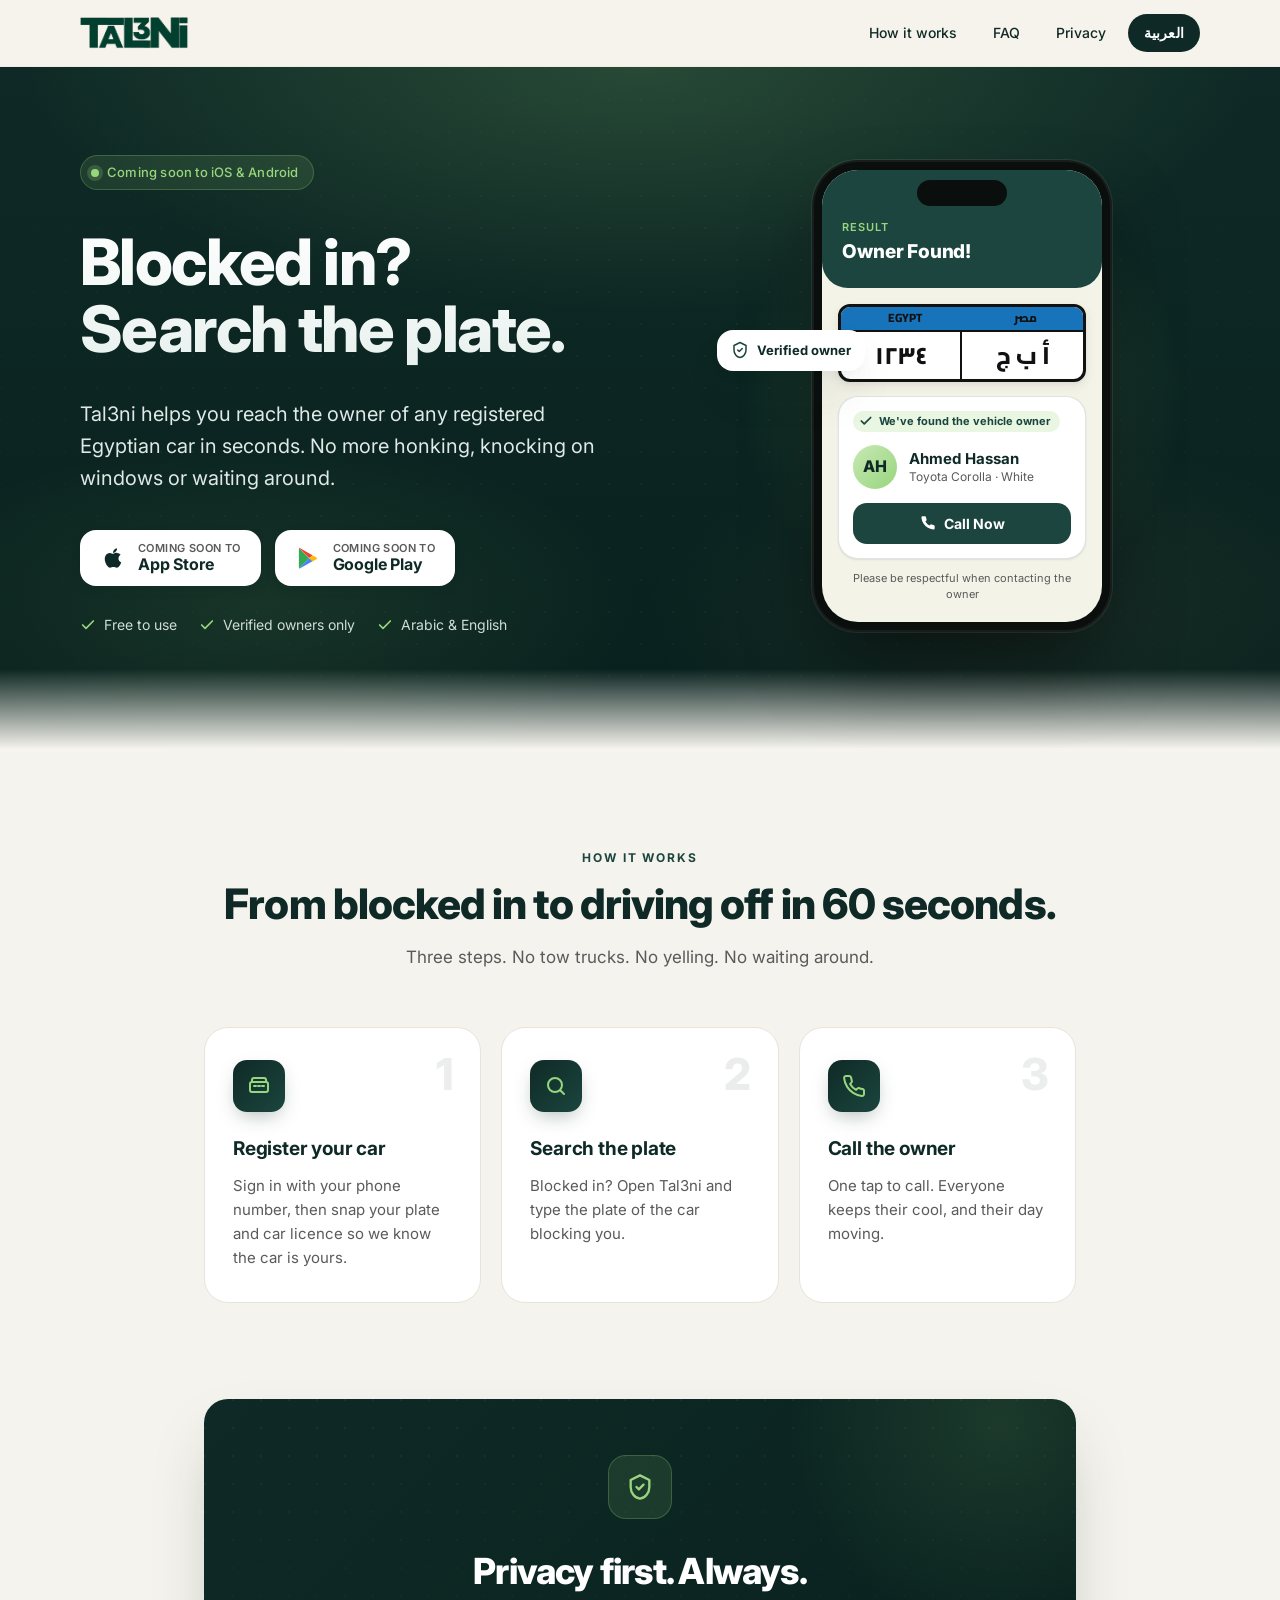
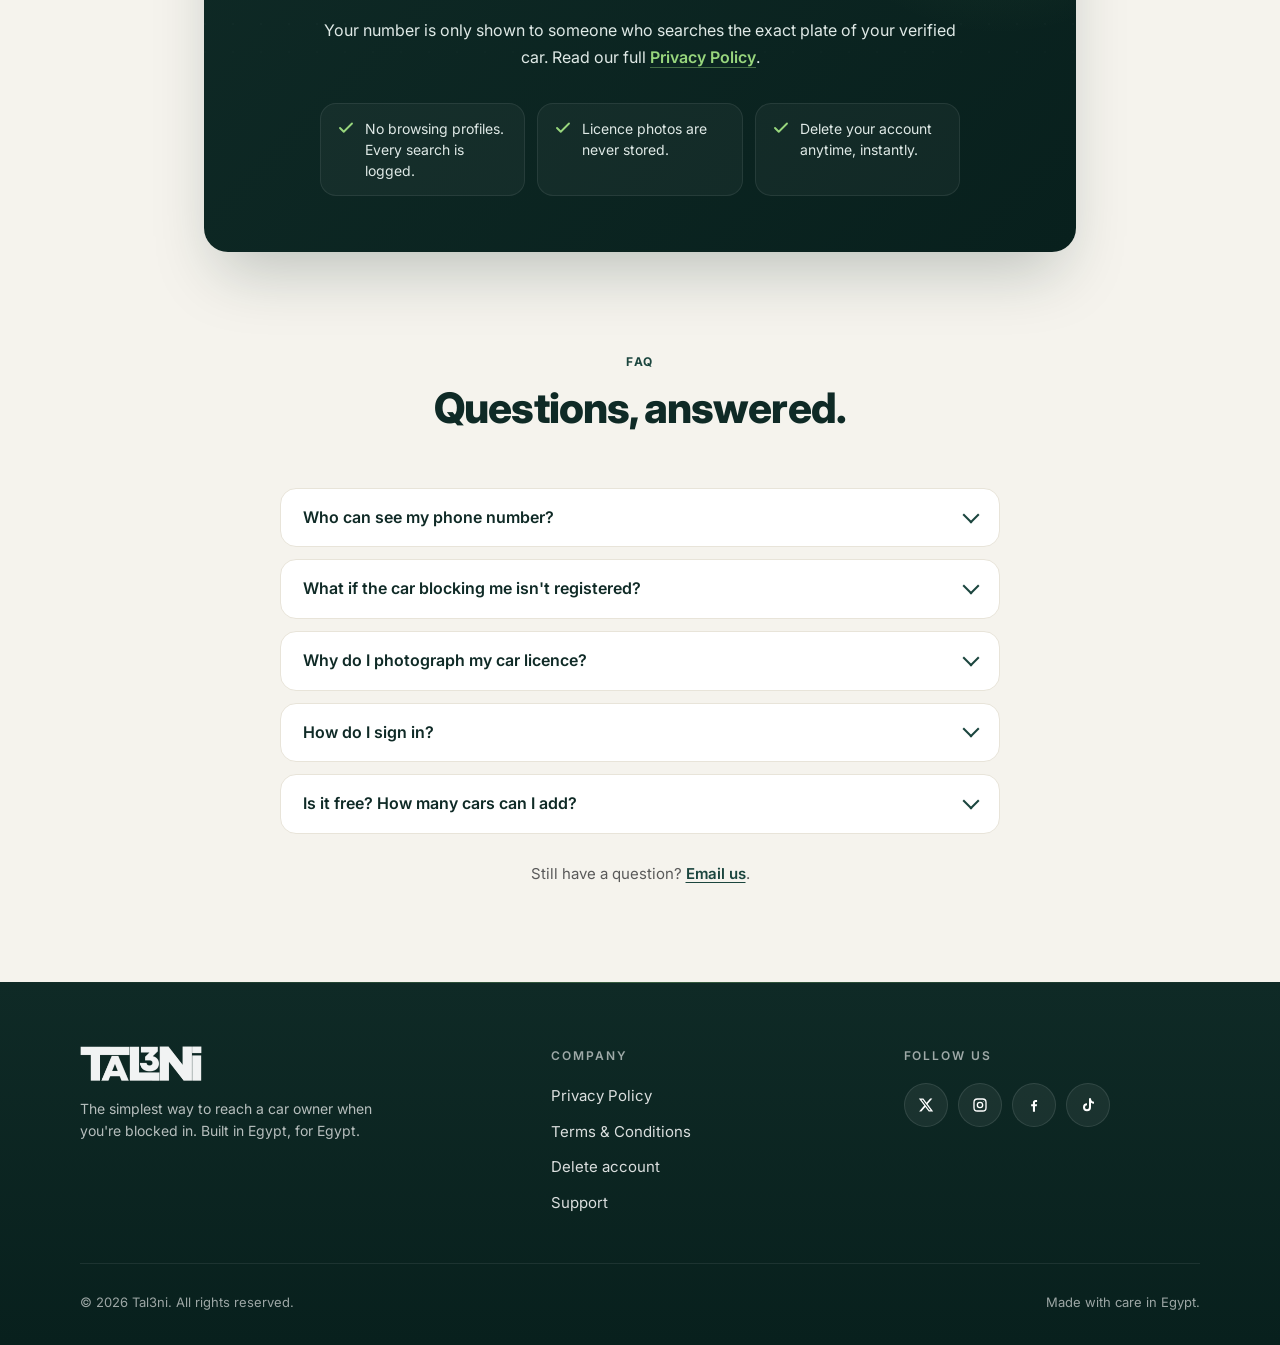
==== index.html @ 975d4268 "Redesign landing page: app mockup, FAQ, link previews, accessibility - Hero: two-column layout with " ====
<!doctype html>
<html lang="en">
  <head>
    <meta charset="UTF-8" />
    <meta name="viewport" content="width=device-width, initial-scale=1.0" />
    <title>Tal3ni — Find car owners. Solve parking.</title>
    <meta
      name="description"
      content="Tal3ni helps you find Egyptian car owners by license plate so you can contact them when blocked in. Free, simple, and respectful."
    />
    <meta name="theme-color" content="#0F2A26" />
    <link rel="canonical" href="https://tal3ni.github.io/" />
    <link rel="alternate" hreflang="en" href="https://tal3ni.github.io/" />
    <link rel="alternate" hreflang="ar" href="https://tal3ni.github.io/index-ar.html" />
    <link rel="alternate" hreflang="x-default" href="https://tal3ni.github.io/" />

    <meta property="og:type" content="website" />
    <meta property="og:site_name" content="Tal3ni" />
    <meta property="og:title" content="Tal3ni — Blocked in? Search the plate." />
    <meta
      property="og:description"
      content="Reach the owner of any registered Egyptian car in seconds. Free, and your number stays private."
    />
    <meta property="og:url" content="https://tal3ni.github.io/" />
    <meta property="og:image" content="https://tal3ni.github.io/assets/og-image.jpg" />
    <meta property="og:image:width" content="1200" />
    <meta property="og:image:height" content="630" />
    <meta property="og:image:alt" content="Tal3ni — Blocked in? Search the plate." />
    <meta property="og:locale" content="en_US" />
    <meta property="og:locale:alternate" content="ar_EG" />
    <meta name="twitter:card" content="summary_large_image" />
    <meta name="twitter:site" content="@tal3nii" />

    <link rel="preconnect" href="https://fonts.googleapis.com" />
    <link rel="preconnect" href="https://fonts.gstatic.com" crossorigin />
    <link
      href="https://fonts.googleapis.com/css2?family=Cairo:wght@700;800&family=Inter:wght@400;500;600;700;800&display=swap"
      rel="stylesheet"
    />
    <link rel="stylesheet" href="style.css" />
    <link rel="icon" type="image/png" href="./assets/favicon.png" />
    <link rel="apple-touch-icon" href="./assets/favicon.png" />
  </head>
  <body>
    <a class="skip-link" href="#main">Skip to content</a>

    <header class="site-header">
      <div class="inner">
        <a href="index.html" class="brand" aria-label="Tal3ni home">
          <img src="./assets/logo.png" alt="Tal3ni" width="109" height="32" />
        </a>
        <nav class="nav" aria-label="Main">
          <a href="#how" class="nav-optional">How it works</a>
          <a href="#faq">FAQ</a>
          <a href="privacy.html" class="nav-optional">Privacy</a>
          <a href="index-ar.html" class="lang-toggle" lang="ar" hreflang="ar">العربية</a>
        </nav>
      </div>
    </header>

    <main id="main">
      <section class="hero">
        <div class="inner">
          <div class="hero-copy">
            <span class="eyebrow">
              <span class="dot" aria-hidden="true"></span>
              Coming soon to iOS &amp; Android
            </span>
            <h1>Blocked in?<br />Search the plate.</h1>
            <p class="tagline">
              Tal3ni helps you reach the owner of any registered Egyptian car
              in seconds. No more honking, knocking on windows or waiting
              around.
            </p>
            <div class="badges">
              <span class="badge">
                <svg class="badge-icon" viewBox="0 0 24 24" fill="currentColor" aria-hidden="true">
                  <path
                    d="M17.05 20.28c-.98.95-2.05.8-3.08.35-1.09-.46-2.09-.48-3.24 0-1.44.62-2.2.44-3.06-.35C2.79 15.25 3.51 7.59 9.05 7.31c1.35.07 2.29.74 3.08.8 1.18-.24 2.31-.93 3.57-.84 1.51.12 2.65.72 3.4 1.8-3.12 1.87-2.38 5.98.48 7.13-.57 1.5-1.31 2.99-2.54 4.09zM12 7.25c-.15-2.23 1.66-4.07 3.74-4.25.29 2.58-2.34 4.5-3.74 4.25z"
                  />
                </svg>
                <span class="badge-text">
                  <span class="small">Coming soon to</span>
                  <span class="big">App Store</span>
                </span>
              </span>
              <span class="badge">
                <svg class="badge-icon" viewBox="0 0 24 24" aria-hidden="true">
                  <path fill="#34A853" d="M3.6 20.7c0 .3.1.6.3.8l9.2-9.2-9.2-9.2c-.2.2-.3.5-.3.8v16.8z" />
                  <path fill="#FBBC04" d="M13.1 12.3l3 3 3.7-2.1c.6-.4.6-1.3 0-1.7l-3.7-2.1-3 2.9z" />
                  <path fill="#EA4335" d="M16.1 9.4L4.4 2.7c-.2-.1-.5-.1-.7 0L13.1 12l3-2.6z" />
                  <path fill="#4285F4" d="M13.1 12.3L3.7 21.7c.2.1.5.1.7 0l11.7-6.7-3-2.7z" />
                </svg>
                <span class="badge-text">
                  <span class="small">Coming soon to</span>
                  <span class="big">Google Play</span>
                </span>
              </span>
            </div>
            <ul class="hero-points">
              <li>
                <svg viewBox="0 0 24 24" fill="none" stroke="currentColor" stroke-width="2.5" stroke-linecap="round" stroke-linejoin="round" aria-hidden="true"><path d="M20 6 9 17l-5-5" /></svg>
                Free to use
              </li>
              <li>
                <svg viewBox="0 0 24 24" fill="none" stroke="currentColor" stroke-width="2.5" stroke-linecap="round" stroke-linejoin="round" aria-hidden="true"><path d="M20 6 9 17l-5-5" /></svg>
                Verified owners only
              </li>
              <li>
                <svg viewBox="0 0 24 24" fill="none" stroke="currentColor" stroke-width="2.5" stroke-linecap="round" stroke-linejoin="round" aria-hidden="true"><path d="M20 6 9 17l-5-5" /></svg>
                Arabic &amp; English
              </li>
            </ul>
          </div>

          <div class="hero-visual">
            <div
              class="phone"
              role="img"
              aria-label="The Tal3ni app after searching plate أ ب ج ١٢٣٤: owner found, with a Call Now button."
            >
              <div class="phone-screen" aria-hidden="true">
                <div class="phone-notch"></div>
                <div class="app-header">
                  <span class="app-kicker">Result</span>
                  <span class="app-title">Owner Found!</span>
                </div>
                <div class="app-body">
                  <div class="plate">
                    <div class="plate-top"><span>EGYPT</span><span>مصر</span></div>
                    <div class="plate-body"><span>١٢٣٤</span><span>أ ب ج</span></div>
                  </div>
                  <div class="result-card">
                    <span class="result-status">
                      <svg viewBox="0 0 24 24" fill="none" stroke="currentColor" stroke-width="3" stroke-linecap="round" stroke-linejoin="round"><path d="M20 6 9 17l-5-5" /></svg>
                      We've found the vehicle owner
                    </span>
                    <div class="owner">
                      <span class="owner-avatar">AH</span>
                      <span>
                        <span class="owner-name">Ahmed Hassan</span>
                        <span class="owner-car">Toyota Corolla · White</span>
                      </span>
                    </div>
                    <span class="call-btn">
                      <svg viewBox="0 0 24 24" fill="currentColor"><path d="M22 16.92v3a2 2 0 0 1-2.18 2 19.79 19.79 0 0 1-8.63-3.07 19.5 19.5 0 0 1-6-6 19.79 19.79 0 0 1-3.07-8.67A2 2 0 0 1 4.11 2h3a2 2 0 0 1 2 1.72c.13.96.36 1.9.7 2.81a2 2 0 0 1-.45 2.11L8.09 9.91a16 16 0 0 0 6 6l1.27-1.27a2 2 0 0 1 2.11-.45c.91.34 1.85.57 2.81.7A2 2 0 0 1 22 16.92z" /></svg>
                      Call Now
                    </span>
                  </div>
                  <p class="app-note">Please be respectful when contacting the owner</p>
                </div>
              </div>
            </div>
            <span class="float-chip" aria-hidden="true">
              <svg viewBox="0 0 24 24" fill="none" stroke="currentColor" stroke-width="2" stroke-linecap="round" stroke-linejoin="round"><path d="M12 2 4 6v6c0 5 3.4 9.4 8 10 4.6-.6 8-5 8-10V6l-8-4z" /><path d="m9 12 2 2 4-4" /></svg>
              Verified owner
            </span>
          </div>
        </div>
      </section>

      <section class="section" id="how" aria-labelledby="how-title">
        <div class="section-head">
          <span class="section-eyebrow">How it works</span>
          <h2 id="how-title">From blocked in to driving off in 60 seconds.</h2>
          <p class="lead">Three steps. No tow trucks. No yelling. No waiting around.</p>
        </div>
        <ol class="steps">
          <li class="step">
            <div class="num" aria-hidden="true">1</div>
            <div class="step-icon">
              <svg viewBox="0 0 24 24" fill="none" stroke="currentColor" stroke-width="2" stroke-linecap="round" stroke-linejoin="round" aria-hidden="true">
                <rect x="3" y="8" width="18" height="10" rx="2" />
                <path d="M7 12h2M11 12h2M15 12h2" />
                <path d="M5 8V6a2 2 0 0 1 2-2h10a2 2 0 0 1 2 2v2" />
              </svg>
            </div>
            <h3>Register your car</h3>
            <p>
              Sign in with your phone number, then snap your plate and car
              licence so we know the car is yours.
            </p>
          </li>
          <li class="step">
            <div class="num" aria-hidden="true">2</div>
            <div class="step-icon">
              <svg viewBox="0 0 24 24" fill="none" stroke="currentColor" stroke-width="2" stroke-linecap="round" stroke-linejoin="round" aria-hidden="true">
                <circle cx="11" cy="11" r="7" />
                <path d="m20 20-3.5-3.5" />
              </svg>
            </div>
            <h3>Search the plate</h3>
            <p>Blocked in? Open Tal3ni and type the plate of the car blocking you.</p>
          </li>
          <li class="step">
            <div class="num" aria-hidden="true">3</div>
            <div class="step-icon">
              <svg viewBox="0 0 24 24" fill="none" stroke="currentColor" stroke-width="2" stroke-linecap="round" stroke-linejoin="round" aria-hidden="true">
                <path d="M22 16.92v3a2 2 0 0 1-2.18 2 19.79 19.79 0 0 1-8.63-3.07 19.5 19.5 0 0 1-6-6 19.79 19.79 0 0 1-3.07-8.67A2 2 0 0 1 4.11 2h3a2 2 0 0 1 2 1.72c.13.96.36 1.9.7 2.81a2 2 0 0 1-.45 2.11L8.09 9.91a16 16 0 0 0 6 6l1.27-1.27a2 2 0 0 1 2.11-.45c.91.34 1.85.57 2.81.7A2 2 0 0 1 22 16.92z" />
              </svg>
            </div>
            <h3>Call the owner</h3>
            <p>One tap to call. Everyone keeps their cool, and their day moving.</p>
          </li>
        </ol>
      </section>

      <section class="privacy-section" aria-labelledby="privacy-title">
        <div class="privacy-card">
          <div class="privacy-card-inner">
            <div class="privacy-icon">
              <svg viewBox="0 0 24 24" fill="none" stroke="currentColor" stroke-width="2" stroke-linecap="round" stroke-linejoin="round" aria-hidden="true">
                <path d="M12 2 4 6v6c0 5 3.4 9.4 8 10 4.6-.6 8-5 8-10V6l-8-4z" />
                <path d="m9 12 2 2 4-4" />
              </svg>
            </div>
            <h2 id="privacy-title">Privacy first. Always.</h2>
            <p>
              Your number is only shown to someone who searches the exact plate
              of your verified car. Read our full
              <a href="privacy.html">Privacy Policy</a>.
            </p>
            <ul class="privacy-points">
              <li>
                <svg viewBox="0 0 24 24" fill="none" stroke="currentColor" stroke-width="2.5" stroke-linecap="round" stroke-linejoin="round" aria-hidden="true"><path d="M20 6 9 17l-5-5" /></svg>
                No browsing profiles. Every search is logged.
              </li>
              <li>
                <svg viewBox="0 0 24 24" fill="none" stroke="currentColor" stroke-width="2.5" stroke-linecap="round" stroke-linejoin="round" aria-hidden="true"><path d="M20 6 9 17l-5-5" /></svg>
                Licence photos are never stored.
              </li>
              <li>
                <svg viewBox="0 0 24 24" fill="none" stroke="currentColor" stroke-width="2.5" stroke-linecap="round" stroke-linejoin="round" aria-hidden="true"><path d="M20 6 9 17l-5-5" /></svg>
                Delete your account anytime, instantly.
              </li>
            </ul>
          </div>
        </div>
      </section>

      <section class="section" id="faq" aria-labelledby="faq-title">
        <div class="section-head">
          <span class="section-eyebrow">FAQ</span>
          <h2 id="faq-title">Questions, answered.</h2>
        </div>
        <div class="faq-list">
          <details class="faq-item">
            <summary>Who can see my phone number?</summary>
            <p>
              Only someone who types the exact plate of a car you registered
              and verified. There's no way to browse users or search by name,
              and every search is logged to discourage misuse.
            </p>
          </details>
          <details class="faq-item">
            <summary>What if the car blocking me isn't registered?</summary>
            <p>
              The app tells you the owner isn't on Tal3ni yet. Register your own
              car so the next person who's stuck can reach you, and tell your
              friends. Every new driver makes Tal3ni more useful.
            </p>
          </details>
          <details class="faq-item">
            <summary>Why do I photograph my car licence?</summary>
            <p>
              To prove the car is really yours, so nobody can register someone
              else's plate. We read the plate from both photos and check they
              match. The photos are then discarded; they're never stored.
            </p>
          </details>
          <details class="faq-item">
            <summary>How do I sign in?</summary>
            <p>
              With your Egyptian phone number. We send you a 6-digit code on
              WhatsApp, with no password to remember.
            </p>
          </details>
          <details class="faq-item">
            <summary>Is it free? How many cars can I add?</summary>
            <p>
              Tal3ni is free to use. You can register up to two cars on one
              account.
            </p>
          </details>
        </div>
        <p class="faq-more">
          Still have a question? <a href="mailto:noreply.tal3ni@gmail.com">Email us</a>.
        </p>
      </section>
    </main>

    <footer class="site-footer">
      <div class="inner">
        <div class="footer-top">
          <div class="footer-brand">
            <img src="./assets/logo.png" alt="Tal3ni" width="123" height="36" loading="lazy" />
            <p>
              The simplest way to reach a car owner when you're blocked in.
              Built in Egypt, for Egypt.
            </p>
          </div>
          <div class="footer-col">
            <h4>Company</h4>
            <ul>
              <li><a href="privacy.html">Privacy Policy</a></li>
              <li><a href="terms.html">Terms &amp; Conditions</a></li>
              <li><a href="delete-account.html">Delete account</a></li>
              <li><a href="mailto:noreply.tal3ni@gmail.com">Support</a></li>
            </ul>
          </div>
          <div class="footer-col">
            <h4>Follow us</h4>
            <div class="socials">
              <a class="social" href="https://x.com/tal3nii?s=21" target="_blank" rel="noopener" aria-label="Tal3ni on X (Twitter)">
                <svg viewBox="0 0 24 24" fill="currentColor" aria-hidden="true">
                  <path d="M18.244 2.25h3.308l-7.227 8.26 8.502 11.24H16.17l-5.214-6.817L4.99 21.75H1.68l7.73-8.835L1.254 2.25H8.08l4.713 6.231zm-1.161 17.52h1.833L7.084 4.126H5.117z" />
                </svg>
              </a>
              <a class="social" href="https://www.instagram.com/tal3nii?igsh=NDlpc3pvZXZ2NGJr&utm_source=qr" target="_blank" rel="noopener" aria-label="Tal3ni on Instagram">
                <svg viewBox="0 0 24 24" fill="none" stroke="currentColor" stroke-width="2" stroke-linecap="round" stroke-linejoin="round" aria-hidden="true">
                  <rect x="3" y="3" width="18" height="18" rx="5" />
                  <circle cx="12" cy="12" r="4" />
                  <circle cx="17.5" cy="6.5" r="0.6" fill="currentColor" stroke="none" />
                </svg>
              </a>
              <a class="social" href="https://www.facebook.com/share/18mNJuV3z7/?mibextid=wwXIfr" target="_blank" rel="noopener" aria-label="Tal3ni on Facebook">
                <svg viewBox="0 0 24 24" fill="currentColor" aria-hidden="true">
                  <path d="M13.5 22v-8h2.7l.4-3.1h-3.1V8.9c0-.9.3-1.5 1.5-1.5h1.6V4.6c-.3 0-1.2-.1-2.3-.1-2.3 0-3.9 1.4-3.9 4v2.4H7.7V14h2.7v8h3.1z" />
                </svg>
              </a>
              <a class="social" href="https://www.tiktok.com/@tal3nii?_r=1&_t=ZS-96DEcMzFxKs" target="_blank" rel="noopener" aria-label="Tal3ni on TikTok">
                <svg viewBox="0 0 24 24" fill="currentColor" aria-hidden="true">
                  <path d="M16.5 2h-3v13.2a3 3 0 1 1-3-3v-3a6 6 0 1 0 6 6V8.7a8 8 0 0 0 4.5 1.4V7.1a5 5 0 0 1-4.5-5z" />
                </svg>
              </a>
            </div>
          </div>
        </div>
        <div class="footer-bottom">
          <div class="copyright">© 2026 Tal3ni. All rights reserved.</div>
          <div class="made-in">Made with care in Egypt.</div>
        </div>
      </div>
    </footer>
  </body>
</html>
---- style.css ----
/* Tal3ni — premium landing styles */

:root {
  --green: #98D67D;
  --green-soft: #C7E8B5;
  --green-dark: #1B453E;
  --green-deep: #0F2A26;
  --green-ink: #08201D;
  --cream: #F5F3ED;
  --cream-soft: #FAF8F2;
  --text: #1A1A1A;
  --muted: #5A5A5A;
  --muted-soft: #8A8A8A;
  --border: #E8E4D9;
  --border-strong: #D8D2C2;
  --gold: #D4A574;
  --plate-blue: #1874BA;
  --max-width: 1120px;
  --content-width: 920px;
  --header-height: 64px;
  --radius-sm: 10px;
  --radius-md: 16px;
  --radius-lg: 24px;
  --radius-pill: 999px;
  --shadow-sm: 0 1px 2px rgba(15, 42, 38, 0.06), 0 1px 3px rgba(15, 42, 38, 0.04);
  --shadow-md: 0 4px 12px rgba(15, 42, 38, 0.08), 0 2px 4px rgba(15, 42, 38, 0.04);
  --shadow-lg: 0 24px 48px -12px rgba(15, 42, 38, 0.18), 0 8px 16px -8px rgba(15, 42, 38, 0.08);
  --shadow-xl: 0 32px 64px -16px rgba(15, 42, 38, 0.25);
  --ease: cubic-bezier(0.22, 1, 0.36, 1);
}

* {
  box-sizing: border-box;
  margin: 0;
  padding: 0;
}

html {
  scroll-behavior: smooth;
  scroll-padding-top: calc(var(--header-height) + 16px);
  -webkit-text-size-adjust: 100%;
  text-size-adjust: 100%;
}

body {
  font-family: "Inter", -apple-system, BlinkMacSystemFont, "Segoe UI", Roboto, sans-serif;
  font-size: 16px;
  line-height: 1.6;
  color: var(--text);
  background: var(--cream);
  -webkit-font-smoothing: antialiased;
  -moz-osx-font-smoothing: grayscale;
  text-rendering: optimizeLegibility;
  overflow-x: hidden;
}

body[dir="rtl"] {
  font-family: "Cairo", "Tajawal", -apple-system, BlinkMacSystemFont, "Segoe UI", Tahoma, sans-serif;
}

a {
  color: var(--green-dark);
  text-decoration: none;
  transition: color 0.2s var(--ease);
}

a:hover {
  color: var(--green-deep);
}

img {
  max-width: 100%;
  display: block;
}

/* ------------------------------------------------------------- a11y */

:focus-visible {
  outline: 3px solid var(--green);
  outline-offset: 3px;
  border-radius: 6px;
}

.site-header :focus-visible,
.legal :focus-visible,
.section :focus-visible {
  outline-color: var(--green-dark);
}

.skip-link {
  position: absolute;
  top: 8px;
  inset-inline-start: 8px;
  z-index: 100;
  padding: 10px 16px;
  background: var(--green-deep);
  color: white;
  font-weight: 600;
  border-radius: var(--radius-pill);
  transform: translateY(-150%);
  transition: transform 0.2s var(--ease);
}

.skip-link:focus {
  transform: translateY(0);
  color: white;
}

/* ------------------------------------------------------------- header */

.site-header {
  position: sticky;
  top: 0;
  z-index: 50;
  background: rgba(245, 243, 237, 0.72);
  -webkit-backdrop-filter: saturate(180%) blur(20px);
  backdrop-filter: saturate(180%) blur(20px);
  border-bottom: 1px solid rgba(232, 228, 217, 0.6);
  padding: 14px 24px;
}

.site-header .inner {
  max-width: var(--max-width);
  margin: 0 auto;
  display: flex;
  align-items: center;
  justify-content: space-between;
  gap: 16px;
}

.site-header .brand {
  display: inline-flex;
  align-items: center;
  text-decoration: none;
}

.site-header .brand img {
  height: 32px;
  width: auto;
  display: block;
}

.site-header .nav {
  display: flex;
  align-items: center;
  gap: 8px;
}

.site-header .nav a {
  color: var(--green-deep);
  font-size: 14px;
  font-weight: 500;
  padding: 8px 14px;
  border-radius: var(--radius-pill);
  transition: background 0.2s var(--ease), color 0.2s var(--ease);
}

.site-header .nav a:hover {
  background: rgba(27, 69, 62, 0.08);
}

.site-header .nav a[aria-current="page"] {
  background: rgba(27, 69, 62, 0.08);
  font-weight: 600;
}

.lang-toggle {
  background: var(--green-deep);
  color: white !important;
  padding: 8px 16px !important;
  font-weight: 600 !important;
  border-radius: var(--radius-pill);
  letter-spacing: 0.2px;
}

.lang-toggle:hover {
  background: var(--green-ink) !important;
}

/* ------------------------------------------------------------- hero */

.hero {
  position: relative;
  padding: 88px 24px 112px;
  background:
    radial-gradient(ellipse 80% 60% at 50% 0%, rgba(152, 214, 125, 0.18) 0%, transparent 60%),
    radial-gradient(ellipse 60% 50% at 20% 80%, rgba(152, 214, 125, 0.10) 0%, transparent 50%),
    radial-gradient(ellipse 60% 50% at 80% 80%, rgba(212, 165, 116, 0.08) 0%, transparent 50%),
    linear-gradient(180deg, var(--green-deep) 0%, var(--green-ink) 100%);
  color: white;
  overflow: hidden;
}

.hero::before {
  content: "";
  position: absolute;
  inset: 0;
  background-image:
    radial-gradient(circle at 1px 1px, rgba(255, 255, 255, 0.04) 1px, transparent 0);
  background-size: 32px 32px;
  pointer-events: none;
  -webkit-mask-image: radial-gradient(ellipse 70% 70% at 50% 50%, black 40%, transparent 90%);
  mask-image: radial-gradient(ellipse 70% 70% at 50% 50%, black 40%, transparent 90%);
}

.hero::after {
  content: "";
  position: absolute;
  bottom: -1px;
  left: 0;
  right: 0;
  height: 80px;
  background: linear-gradient(180deg, transparent 0%, var(--cream) 100%);
  pointer-events: none;
}

.hero .inner {
  position: relative;
  z-index: 1;
  max-width: var(--max-width);
  margin: 0 auto;
  display: grid;
  grid-template-columns: minmax(0, 1.1fr) minmax(0, 0.9fr);
  align-items: center;
  gap: 64px;
}

.hero-copy {
  text-align: start;
}

.hero .eyebrow {
  display: inline-flex;
  align-items: center;
  gap: 8px;
  padding: 6px 14px 6px 10px;
  background: rgba(152, 214, 125, 0.12);
  border: 1px solid rgba(152, 214, 125, 0.25);
  border-radius: var(--radius-pill);
  font-size: 13px;
  font-weight: 500;
  color: var(--green);
  letter-spacing: 0.2px;
  margin-bottom: 28px;
}

.hero .eyebrow .dot {
  width: 8px;
  height: 8px;
  border-radius: 50%;
  background: var(--green);
  box-shadow: 0 0 0 4px rgba(152, 214, 125, 0.2);
  animation: pulse 2.4s ease-in-out infinite;
}

@keyframes pulse {
  0%, 100% { box-shadow: 0 0 0 4px rgba(152, 214, 125, 0.2); }
  50% { box-shadow: 0 0 0 8px rgba(152, 214, 125, 0); }
}

.hero h1 {
  font-size: clamp(40px, 6vw, 64px);
  font-weight: 800;
  letter-spacing: -0.025em;
  line-height: 1.05;
  margin-bottom: 20px;
  padding-top: 10px;
  padding-bottom: 15px;
  background: linear-gradient(180deg, #ffffff 0%, #e6f0ec 100%);
  -webkit-background-clip: text;
  background-clip: text;
  -webkit-text-fill-color: transparent;
}

body[dir="rtl"] .hero h1 {
  letter-spacing: 0;
  line-height: 1.3;
}

.hero .tagline {
  font-size: clamp(17px, 2vw, 20px);
  line-height: 1.6;
  max-width: 540px;
  margin-bottom: 36px;
  color: #dfe9e6;
}

.hero .badges {
  display: flex;
  gap: 14px;
  flex-wrap: wrap;
}

/* Not links yet — the app isn't in the stores, so no hover lift. */
.badge {
  display: inline-flex;
  align-items: center;
  gap: 12px;
  padding: 12px 20px;
  background: white;
  color: var(--green-deep);
  border-radius: var(--radius-md);
  font-weight: 600;
  font-size: 15px;
  text-decoration: none;
  box-shadow: var(--shadow-md);
  text-align: start;
}

a.badge {
  transition: transform 0.25s var(--ease), box-shadow 0.25s var(--ease);
}

a.badge:hover {
  transform: translateY(-3px);
  box-shadow: var(--shadow-lg);
  color: var(--green-deep);
}

.badge .badge-icon {
  width: 26px;
  height: 26px;
  flex-shrink: 0;
}

.badge .badge-text {
  display: flex;
  flex-direction: column;
  line-height: 1.2;
}

.badge .small {
  font-size: 11px;
  font-weight: 600;
  color: var(--muted);
  letter-spacing: 0.4px;
  text-transform: uppercase;
}

.badge .big {
  font-size: 16px;
  font-weight: 700;
  letter-spacing: -0.01em;
}

.hero-points {
  display: flex;
  flex-wrap: wrap;
  gap: 10px 22px;
  margin-top: 28px;
  list-style: none;
  font-size: 14px;
  color: #cfdcd8;
}

.hero-points li {
  display: inline-flex;
  align-items: center;
  gap: 8px;
}

.hero-points svg {
  width: 16px;
  height: 16px;
  color: var(--green);
  flex-shrink: 0;
}

/* ------------------------------------------------------------- phone mockup */

.hero-visual {
  position: relative;
  display: flex;
  justify-content: center;
}

.hero-visual::before {
  content: "";
  position: absolute;
  inset: 10% -10%;
  background: radial-gradient(circle, rgba(152, 214, 125, 0.22) 0%, transparent 65%);
  pointer-events: none;
}

.phone {
  position: relative;
  width: 300px;
  max-width: 100%;
  padding: 10px;
  background: #0a0f0e;
  border-radius: 46px;
  box-shadow:
    0 0 0 1px rgba(255, 255, 255, 0.08),
    0 40px 80px -20px rgba(0, 0, 0, 0.6),
    inset 0 0 0 2px rgba(255, 255, 255, 0.06);
}

.phone-screen {
  position: relative;
  overflow: hidden;
  background: #F4F3E8;
  border-radius: 36px;
  color: var(--text);
  font-size: 13px;
  line-height: 1.4;
  text-align: start;
}

.phone-notch {
  position: absolute;
  top: 10px;
  left: 50%;
  transform: translateX(-50%);
  width: 90px;
  height: 26px;
  background: #0a0f0e;
  border-radius: var(--radius-pill);
  z-index: 2;
}

.app-header {
  background: var(--green-dark);
  color: white;
  padding: 50px 20px 22px;
  border-radius: 0 0 26px 26px;
}

.app-header .app-kicker {
  display: block;
  font-size: 11px;
  font-weight: 600;
  color: var(--green);
  letter-spacing: 0.08em;
  text-transform: uppercase;
  margin-bottom: 4px;
}

body[dir="rtl"] .app-header .app-kicker {
  letter-spacing: 0;
}

.app-header .app-title {
  display: block;
  font-size: 19px;
  font-weight: 800;
  letter-spacing: -0.01em;
}

.app-body {
  padding: 16px 16px 20px;
}

.plate {
  direction: ltr;
  border: 3px solid #111;
  border-radius: 12px;
  overflow: hidden;
  background: white;
  box-shadow: var(--shadow-md);
  font-family: "Cairo", "Inter", sans-serif;
}

.plate-top {
  display: flex;
  justify-content: space-around;
  align-items: center;
  background: var(--plate-blue);
  border-bottom: 2px solid #111;
  padding: 3px 0;
  font-weight: 800;
  font-size: 12px;
  color: #111;
}

.plate-body {
  display: grid;
  grid-template-columns: 1fr 1fr;
}

.plate-body span {
  padding: 8px 0;
  text-align: center;
  font-size: 24px;
  font-weight: 800;
  color: #111;
  line-height: 1.3;
}

.plate-body span:first-child {
  border-right: 2px solid #111;
}

.result-card {
  margin-top: 14px;
  background: white;
  border: 1px solid rgba(27, 69, 62, 0.14);
  border-radius: 20px;
  padding: 14px;
  box-shadow: var(--shadow-sm);
}

.result-status {
  display: inline-flex;
  align-items: center;
  gap: 6px;
  padding: 3px 10px 3px 6px;
  background: rgba(152, 214, 125, 0.22);
  color: var(--green-dark);
  border-radius: var(--radius-pill);
  font-size: 11px;
  font-weight: 700;
}

body[dir="rtl"] .result-status {
  padding: 3px 6px 3px 10px;
}

.result-status svg {
  width: 14px;
  height: 14px;
}

.owner {
  display: flex;
  align-items: center;
  gap: 12px;
  margin: 12px 0 14px;
}

.owner-avatar {
  display: inline-flex;
  align-items: center;
  justify-content: center;
  width: 44px;
  height: 44px;
  flex-shrink: 0;
  border-radius: 50%;
  background: linear-gradient(135deg, var(--green-soft), var(--green));
  color: var(--green-deep);
  font-weight: 800;
  font-size: 16px;
}

.owner-name {
  display: block;
  font-weight: 700;
  font-size: 15px;
  color: var(--green-deep);
}

.owner-car {
  display: block;
  font-size: 12px;
  color: var(--muted);
}

.call-btn {
  display: flex;
  align-items: center;
  justify-content: center;
  gap: 8px;
  padding: 11px;
  background: var(--green-dark);
  color: white;
  border-radius: 14px;
  font-weight: 700;
  font-size: 14px;
}

.call-btn svg {
  width: 16px;
  height: 16px;
}

.app-note {
  margin-top: 12px;
  font-size: 11px;
  color: var(--muted);
  text-align: center;
}

.float-chip {
  position: absolute;
  top: 36%;
  inset-inline-start: -8px;
  display: inline-flex;
  align-items: center;
  gap: 8px;
  padding: 10px 14px;
  background: white;
  color: var(--green-deep);
  border-radius: var(--radius-md);
  box-shadow: var(--shadow-lg);
  font-size: 13px;
  font-weight: 700;
  animation: float 5s ease-in-out infinite;
}

.float-chip svg {
  width: 18px;
  height: 18px;
  color: var(--green-dark);
}

@keyframes float {
  0%, 100% { transform: translateY(0); }
  50% { transform: translateY(-8px); }
}

/* ------------------------------------------------------------- sections */

.section {
  max-width: var(--content-width);
  margin: 0 auto;
  padding: 96px 24px;
}

.section-head {
  text-align: center;
  margin-bottom: 56px;
}

.section-eyebrow {
  display: inline-block;
  font-size: 12px;
  font-weight: 700;
  letter-spacing: 0.16em;
  text-transform: uppercase;
  color: var(--green-dark);
  margin-bottom: 12px;
}

body[dir="rtl"] .section-eyebrow {
  font-size: 14px;
  letter-spacing: 0;
}

.section h2 {
  font-size: clamp(28px, 4vw, 42px);
  font-weight: 800;
  letter-spacing: -0.022em;
  line-height: 1.15;
  color: var(--green-deep);
  text-wrap: balance;
}

body[dir="rtl"] .section h2 {
  letter-spacing: 0;
  line-height: 1.4;
}

.section .lead {
  margin-top: 16px;
  font-size: 17px;
  color: var(--muted);
  max-width: 560px;
  margin-left: auto;
  margin-right: auto;
}

/* ------------------------------------------------------------- steps */

.steps {
  display: grid;
  grid-template-columns: repeat(auto-fit, minmax(240px, 1fr));
  gap: 20px;
  list-style: none;
}

.step {
  position: relative;
  background: white;
  padding: 32px 28px;
  border-radius: var(--radius-lg);
  border: 1px solid var(--border);
  transition: box-shadow 0.3s var(--ease), border-color 0.3s var(--ease);
  overflow: hidden;
}

.step::before {
  content: "";
  position: absolute;
  inset: 0;
  background: linear-gradient(135deg, rgba(152, 214, 125, 0.06) 0%, transparent 50%);
  opacity: 0;
  transition: opacity 0.3s var(--ease);
  pointer-events: none;
}

.step:hover {
  box-shadow: var(--shadow-md);
  border-color: var(--border-strong);
}

.step:hover::before {
  opacity: 1;
}

.step .step-icon {
  position: relative;
  display: inline-flex;
  align-items: center;
  justify-content: center;
  width: 52px;
  height: 52px;
  background: linear-gradient(135deg, var(--green-deep) 0%, var(--green-dark) 100%);
  color: var(--green);
  border-radius: 14px;
  margin-bottom: 22px;
  box-shadow: 0 8px 20px -6px rgba(15, 42, 38, 0.35);
}

.step .step-icon svg {
  width: 24px;
  height: 24px;
}

.step .num {
  position: absolute;
  top: 24px;
  inset-inline-end: 28px;
  font-size: 44px;
  font-weight: 800;
  color: var(--green-deep);
  opacity: 0.08;
  line-height: 1;
  letter-spacing: -0.04em;
}

.step h3 {
  position: relative;
  font-size: 19px;
  font-weight: 700;
  color: var(--green-deep);
  margin-bottom: 10px;
  letter-spacing: -0.01em;
}

.step p {
  position: relative;
  font-size: 15px;
  color: var(--muted);
  line-height: 1.6;
}

/* ------------------------------------------------------------- privacy */

.privacy-section {
  max-width: var(--content-width);
  margin: 0 auto;
  padding: 0 24px;
}

.privacy-card {
  position: relative;
  background: linear-gradient(135deg, var(--green-deep) 0%, var(--green-ink) 100%);
  border-radius: var(--radius-lg);
  padding: 56px 48px;
  color: white;
  overflow: hidden;
  box-shadow: var(--shadow-xl);
}

.privacy-card::before {
  content: "";
  position: absolute;
  top: -50%;
  inset-inline-end: -20%;
  width: 500px;
  height: 500px;
  background: radial-gradient(circle, rgba(152, 214, 125, 0.12) 0%, transparent 60%);
  pointer-events: none;
}

.privacy-card::after {
  content: "";
  position: absolute;
  inset: 0;
  background-image:
    radial-gradient(circle at 1px 1px, rgba(255, 255, 255, 0.05) 1px, transparent 0);
  background-size: 28px 28px;
  -webkit-mask-image: linear-gradient(180deg, black 0%, transparent 70%);
  mask-image: linear-gradient(180deg, black 0%, transparent 70%);
  pointer-events: none;
}

.privacy-card-inner {
  position: relative;
  z-index: 1;
  max-width: 640px;
  margin: 0 auto;
  text-align: center;
}

.privacy-icon {
  display: inline-flex;
  align-items: center;
  justify-content: center;
  width: 64px;
  height: 64px;
  background: rgba(152, 214, 125, 0.12);
  border: 1px solid rgba(152, 214, 125, 0.25);
  border-radius: 18px;
  margin-bottom: 24px;
  color: var(--green);
}

.privacy-icon svg {
  width: 28px;
  height: 28px;
}

.privacy-card h2 {
  font-size: clamp(26px, 3.5vw, 36px);
  font-weight: 800;
  letter-spacing: -0.022em;
  margin-bottom: 16px;
  color: white;
}

.privacy-card p {
  font-size: 16px;
  line-height: 1.7;
  color: #dfe9e6;
}

.privacy-points {
  display: grid;
  grid-template-columns: repeat(3, 1fr);
  gap: 12px;
  margin-top: 32px;
  list-style: none;
  text-align: start;
}

.privacy-points li {
  display: flex;
  align-items: flex-start;
  gap: 10px;
  padding: 14px 16px;
  background: rgba(255, 255, 255, 0.04);
  border: 1px solid rgba(255, 255, 255, 0.08);
  border-radius: var(--radius-md);
  font-size: 14px;
  line-height: 1.5;
  color: #dfe9e6;
}

.privacy-points svg {
  width: 18px;
  height: 18px;
  margin-top: 1px;
  color: var(--green);
  flex-shrink: 0;
}

.privacy-card p a {
  color: var(--green);
  font-weight: 600;
  border-bottom: 1px solid rgba(152, 214, 125, 0.4);
  transition: border-color 0.2s var(--ease);
}

.privacy-card p a:hover {
  color: var(--green-soft);
  border-bottom-color: var(--green-soft);
}

/* ------------------------------------------------------------- faq */

.faq-list {
  max-width: 720px;
  margin: 0 auto;
  display: flex;
  flex-direction: column;
  gap: 12px;
}

.faq-item {
  background: white;
  border: 1px solid var(--border);
  border-radius: var(--radius-md);
  transition: border-color 0.2s var(--ease), box-shadow 0.2s var(--ease);
}

.faq-item[open] {
  border-color: var(--border-strong);
  box-shadow: var(--shadow-sm);
}

.faq-item summary {
  display: flex;
  align-items: center;
  justify-content: space-between;
  gap: 16px;
  min-height: 56px;
  padding: 16px 22px;
  font-size: 16px;
  font-weight: 600;
  color: var(--green-deep);
  cursor: pointer;
  list-style: none;
  border-radius: var(--radius-md);
}

.faq-item summary::-webkit-details-marker {
  display: none;
}

.faq-item summary::after {
  content: "";
  flex-shrink: 0;
  width: 10px;
  height: 10px;
  border-right: 2px solid var(--green-dark);
  border-bottom: 2px solid var(--green-dark);
  transform: translateY(-3px) rotate(45deg);
  transition: transform 0.25s var(--ease);
}

.faq-item[open] summary::after {
  transform: translateY(2px) rotate(-135deg);
}

.faq-item p {
  padding: 0 22px 20px;
  color: var(--muted);
  font-size: 15px;
  line-height: 1.7;
}

.faq-more {
  margin-top: 28px;
  text-align: center;
  color: var(--muted);
  font-size: 15px;
}

.faq-more a {
  font-weight: 600;
  text-decoration: underline;
  text-underline-offset: 3px;
}

/* ------------------------------------------------------------- legal pages */

.legal {
  max-width: 760px;
  margin: 40px auto 96px;
  padding: 56px 48px 64px;
  background: white;
  border-radius: var(--radius-lg);
  border: 1px solid var(--border);
  box-shadow: var(--shadow-sm);
}

.legal-wrap {
  max-width: var(--content-width);
  margin: 48px auto;
  padding: 0 24px;
}

.legal h1 {
  font-size: clamp(30px, 4.5vw, 44px);
  font-weight: 800;
  letter-spacing: -0.022em;
  line-height: 1.15;
  color: var(--green-deep);
  margin-bottom: 10px;
}

.legal .effective {
  color: var(--muted);
  font-size: 14px;
  margin-bottom: 36px;
  padding-bottom: 20px;
  border-bottom: 1px solid var(--border);
}

.legal h2 {
  font-size: 22px;
  font-weight: 700;
  color: var(--green-deep);
  margin-top: 36px;
  margin-bottom: 12px;
  letter-spacing: -0.01em;
}

.legal h3 {
  font-size: 17px;
  font-weight: 700;
  color: var(--text);
  margin-top: 20px;
  margin-bottom: 8px;
}

.legal p {
  margin-bottom: 14px;
  color: var(--text);
}

.legal ul {
  margin: 8px 0 16px;
  padding-inline-start: 24px;
}

.legal li {
  margin-bottom: 6px;
  color: var(--text);
}

.legal a {
  color: var(--green-dark);
  text-decoration: underline;
  text-underline-offset: 3px;
  overflow-wrap: anywhere;
}

.legal .last-updated {
  margin-top: 48px;
  padding-top: 20px;
  border-top: 1px solid var(--border);
  color: var(--muted);
  font-size: 13px;
}

/* ------------------------------------------------------------- footer */

.site-footer {
  background: linear-gradient(180deg, var(--green-deep) 0%, var(--green-ink) 100%);
  color: white;
  padding: 64px 24px 32px;
  position: relative;
  overflow: hidden;
}

.site-footer::before {
  content: "";
  position: absolute;
  top: 0;
  left: 0;
  right: 0;
  height: 1px;
  background: linear-gradient(90deg, transparent, rgba(152, 214, 125, 0.3), transparent);
}

.site-footer .inner {
  max-width: var(--max-width);
  margin: 0 auto;
  position: relative;
}

.footer-top {
  display: grid;
  grid-template-columns: 1.4fr 1fr 1fr;
  gap: 56px;
  margin-bottom: 48px;
}

.footer-brand img {
  height: 36px;
  width: auto;
  margin-bottom: 16px;
  filter: brightness(0) invert(1);
  opacity: 0.95;
}

.footer-brand p {
  font-size: 14px;
  line-height: 1.6;
  color: rgba(255, 255, 255, 0.7);
  max-width: 320px;
}

.footer-col h4 {
  font-size: 12px;
  font-weight: 600;
  letter-spacing: 0.16em;
  text-transform: uppercase;
  color: rgba(255, 255, 255, 0.6);
  margin-bottom: 18px;
}

body[dir="rtl"] .footer-col h4 {
  font-size: 13px;
  letter-spacing: 0;
}

.footer-col ul {
  list-style: none;
  display: flex;
  flex-direction: column;
  gap: 10px;
}

.footer-col a {
  color: rgba(255, 255, 255, 0.85);
  font-size: 15px;
  transition: color 0.2s var(--ease);
}

.footer-col a:hover {
  color: var(--green-soft);
}

.socials {
  display: flex;
  gap: 10px;
  margin-top: 4px;
}

.social {
  display: inline-flex;
  align-items: center;
  justify-content: center;
  width: 44px;
  height: 44px;
  border-radius: var(--radius-pill);
  background: rgba(255, 255, 255, 0.06);
  border: 1px solid rgba(255, 255, 255, 0.1);
  color: white !important;
  transition: background 0.2s var(--ease), transform 0.2s var(--ease), border-color 0.2s var(--ease);
}

.social:hover {
  background: var(--green);
  border-color: var(--green);
  color: var(--green-ink) !important;
  transform: translateY(-2px);
}

.social svg {
  width: 16px;
  height: 16px;
}

.footer-bottom {
  display: flex;
  align-items: center;
  justify-content: space-between;
  gap: 16px;
  flex-wrap: wrap;
  padding-top: 28px;
  border-top: 1px solid rgba(255, 255, 255, 0.08);
}

.footer-bottom .copyright,
.footer-bottom .made-in {
  font-size: 13px;
  color: rgba(255, 255, 255, 0.6);
}

.footer-bottom .made-in {
  display: inline-flex;
  align-items: center;
  gap: 6px;
}

/* ------------------------------------------------------------- responsive */

@media (max-width: 960px) {
  .hero .inner {
    grid-template-columns: 1fr;
    gap: 56px;
  }

  .hero-copy {
    text-align: center;
  }

  .hero .tagline {
    margin-left: auto;
    margin-right: auto;
  }

  .hero .badges,
  .hero-points {
    justify-content: center;
  }

  .privacy-points {
    grid-template-columns: 1fr;
  }
}

@media (max-width: 820px) {
  .footer-top {
    grid-template-columns: 1fr 1fr;
    gap: 40px;
  }

  .footer-brand {
    grid-column: 1 / -1;
  }
}

@media (max-width: 600px) {
  :root {
    --header-height: 56px;
  }

  .site-header {
    padding: 12px 16px;
  }

  .site-header .brand img {
    height: 28px;
  }

  .site-header .nav {
    gap: 2px;
  }

  .site-header .nav a {
    font-size: 13px;
    padding: 8px 10px;
  }

  .site-header .nav .nav-optional {
    display: none;
  }

  .hero {
    padding: 56px 20px 88px;
  }

  .hero .eyebrow {
    margin-bottom: 20px;
  }

  .phone {
    width: 280px;
  }

  .float-chip {
    display: none;
  }

  .section {
    padding: 72px 20px;
  }

  .section-head {
    margin-bottom: 40px;
  }

  .privacy-section {
    padding: 0 16px;
  }

  .privacy-card {
    padding: 40px 22px;
  }

  .faq-item summary {
    padding: 14px 18px;
    font-size: 15px;
  }

  .faq-item p {
    padding: 0 18px 18px;
  }

  .legal {
    margin: 16px 12px 64px;
    padding: 36px 20px 44px;
  }

  .footer-top {
    grid-template-columns: 1fr;
    gap: 32px;
    margin-bottom: 36px;
  }

  .footer-bottom {
    justify-content: center;
    text-align: center;
  }

  .step {
    padding: 28px 24px;
  }
}

@media (prefers-reduced-motion: reduce) {
  html {
    scroll-behavior: auto;
  }

  *,
  *::before,
  *::after {
    animation-duration: 0.01ms !important;
    animation-iteration-count: 1 !important;
    transition-duration: 0.01ms !important;
  }
}

/* RTL adjustments */

body[dir="rtl"] .hero .eyebrow {
  padding: 6px 10px 6px 14px;
}
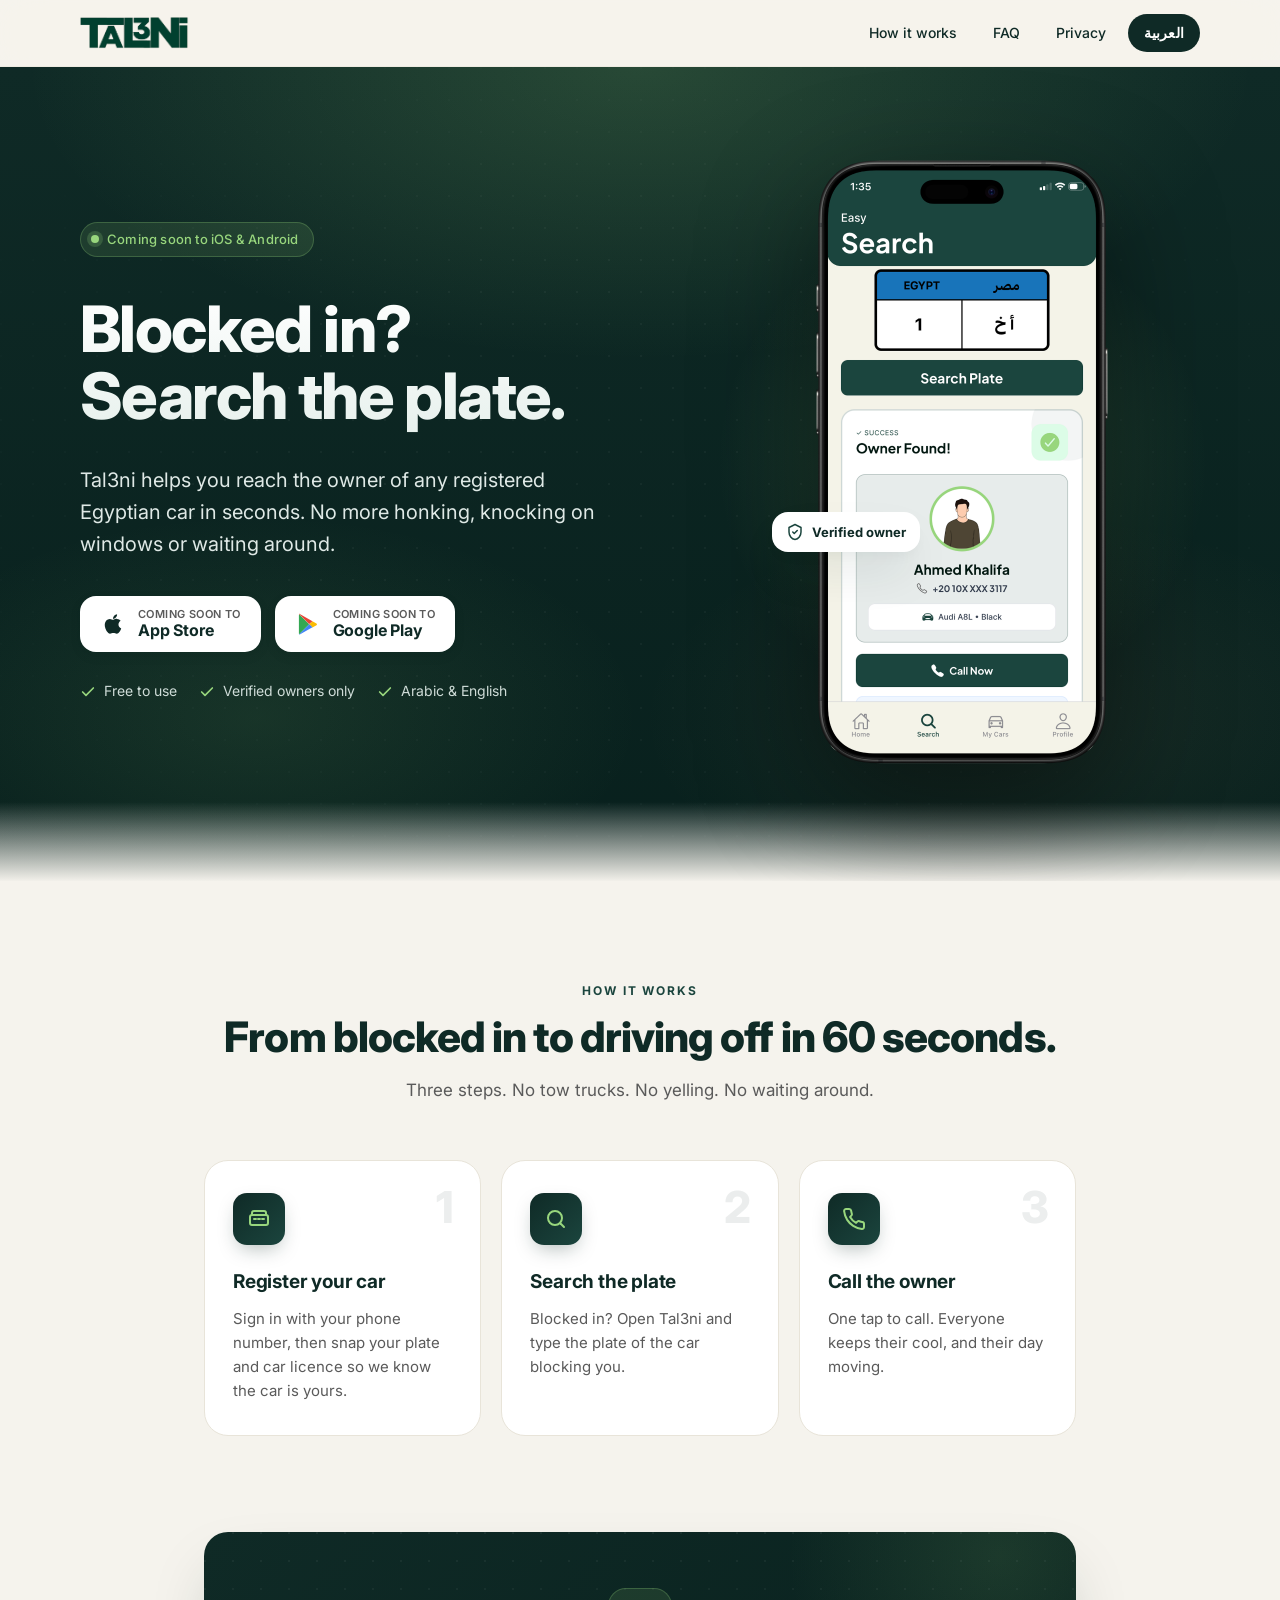
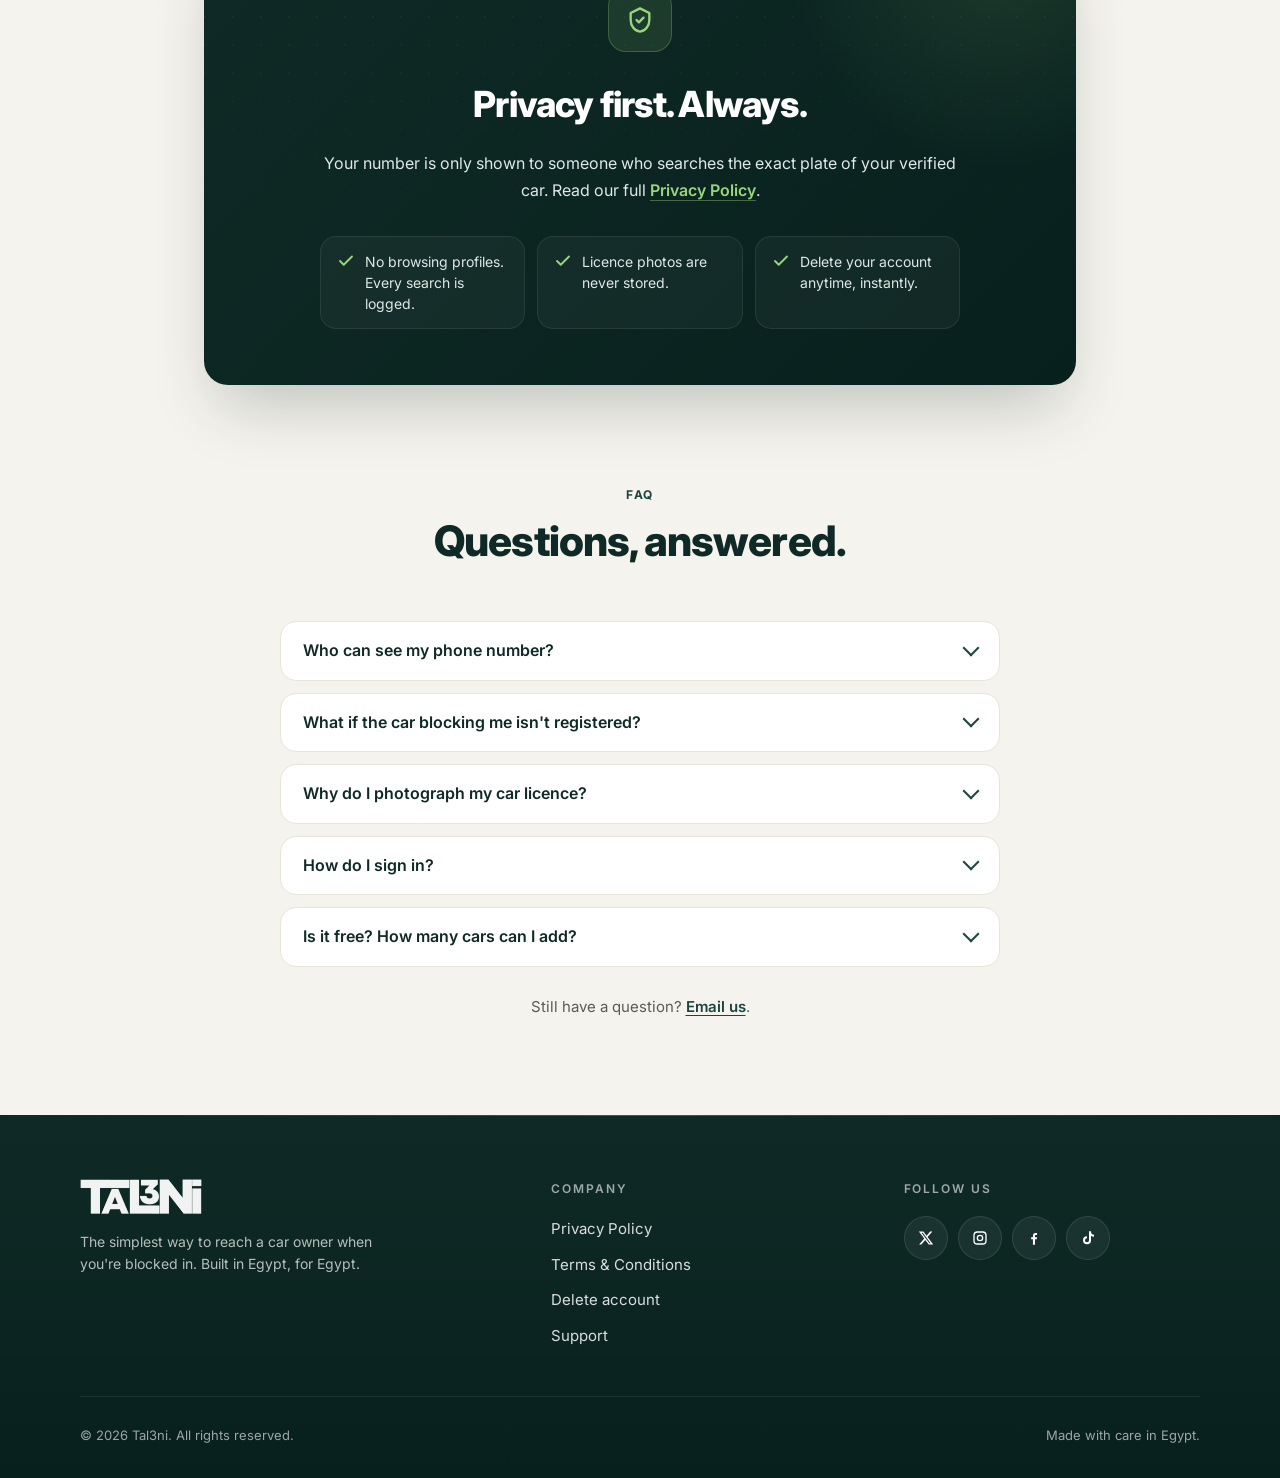
==== commit 2b2827a3: "Use a real app screenshot in the hero instead of the HTML mockup Co-Authored-By: Claude Opus 5 <nore" ====
--- a/index.html
+++ b/index.html
@@ -114,43 +114,7 @@
           </div>
 
           <div class="hero-visual">
-            <div
-              class="phone"
-              role="img"
-              aria-label="The Tal3ni app after searching plate أ ب ج ١٢٣٤: owner found, with a Call Now button."
-            >
-              <div class="phone-screen" aria-hidden="true">
-                <div class="phone-notch"></div>
-                <div class="app-header">
-                  <span class="app-kicker">Result</span>
-                  <span class="app-title">Owner Found!</span>
-                </div>
-                <div class="app-body">
-                  <div class="plate">
-                    <div class="plate-top"><span>EGYPT</span><span>مصر</span></div>
-                    <div class="plate-body"><span>١٢٣٤</span><span>أ ب ج</span></div>
-                  </div>
-                  <div class="result-card">
-                    <span class="result-status">
-                      <svg viewBox="0 0 24 24" fill="none" stroke="currentColor" stroke-width="3" stroke-linecap="round" stroke-linejoin="round"><path d="M20 6 9 17l-5-5" /></svg>
-                      We've found the vehicle owner
-                    </span>
-                    <div class="owner">
-                      <span class="owner-avatar">AH</span>
-                      <span>
-                        <span class="owner-name">Ahmed Hassan</span>
-                        <span class="owner-car">Toyota Corolla · White</span>
-                      </span>
-                    </div>
-                    <span class="call-btn">
-                      <svg viewBox="0 0 24 24" fill="currentColor"><path d="M22 16.92v3a2 2 0 0 1-2.18 2 19.79 19.79 0 0 1-8.63-3.07 19.5 19.5 0 0 1-6-6 19.79 19.79 0 0 1-3.07-8.67A2 2 0 0 1 4.11 2h3a2 2 0 0 1 2 1.72c.13.96.36 1.9.7 2.81a2 2 0 0 1-.45 2.11L8.09 9.91a16 16 0 0 0 6 6l1.27-1.27a2 2 0 0 1 2.11-.45c.91.34 1.85.57 2.81.7A2 2 0 0 1 22 16.92z" /></svg>
-                      Call Now
-                    </span>
-                  </div>
-                  <p class="app-note">Please be respectful when contacting the owner</p>
-                </div>
-              </div>
-            </div>
+            <img class="app-shot" src="./assets/app-owner-found.png" width="300" height="614" alt="The Tal3ni app showing a search result: owner found, with their name, masked phone number, car and a Call Now button." fetchpriority="high" />
             <span class="float-chip" aria-hidden="true">
               <svg viewBox="0 0 24 24" fill="none" stroke="currentColor" stroke-width="2" stroke-linecap="round" stroke-linejoin="round"><path d="M12 2 4 6v6c0 5 3.4 9.4 8 10 4.6-.6 8-5 8-10V6l-8-4z" /><path d="m9 12 2 2 4-4" /></svg>
               Verified owner
--- a/style.css
+++ b/style.css
@@ -14,7 +14,6 @@
   --border: #E8E4D9;
   --border-strong: #D8D2C2;
   --gold: #D4A574;
-  --plate-blue: #1874BA;
   --max-width: 1120px;
   --content-width: 920px;
   --header-height: 64px;
@@ -366,7 +365,7 @@
   flex-shrink: 0;
 }
 
-/* ------------------------------------------------------------- phone mockup */
+/* ------------------------------------------------------------- app screenshot */
 
 .hero-visual {
   position: relative;
@@ -382,207 +381,18 @@
   pointer-events: none;
 }
 
-.phone {
+.app-shot {
   position: relative;
   width: 300px;
   max-width: 100%;
-  padding: 10px;
-  background: #0a0f0e;
-  border-radius: 46px;
-  box-shadow:
-    0 0 0 1px rgba(255, 255, 255, 0.08),
-    0 40px 80px -20px rgba(0, 0, 0, 0.6),
-    inset 0 0 0 2px rgba(255, 255, 255, 0.06);
-}
-
-.phone-screen {
-  position: relative;
-  overflow: hidden;
-  background: #F4F3E8;
-  border-radius: 36px;
-  color: var(--text);
-  font-size: 13px;
-  line-height: 1.4;
-  text-align: start;
-}
-
-.phone-notch {
-  position: absolute;
-  top: 10px;
-  left: 50%;
-  transform: translateX(-50%);
-  width: 90px;
-  height: 26px;
-  background: #0a0f0e;
-  border-radius: var(--radius-pill);
-  z-index: 2;
-}
-
-.app-header {
-  background: var(--green-dark);
-  color: white;
-  padding: 50px 20px 22px;
-  border-radius: 0 0 26px 26px;
-}
-
-.app-header .app-kicker {
-  display: block;
-  font-size: 11px;
-  font-weight: 600;
-  color: var(--green);
-  letter-spacing: 0.08em;
-  text-transform: uppercase;
-  margin-bottom: 4px;
-}
-
-body[dir="rtl"] .app-header .app-kicker {
-  letter-spacing: 0;
-}
-
-.app-header .app-title {
-  display: block;
-  font-size: 19px;
-  font-weight: 800;
-  letter-spacing: -0.01em;
-}
-
-.app-body {
-  padding: 16px 16px 20px;
-}
-
-.plate {
-  direction: ltr;
-  border: 3px solid #111;
-  border-radius: 12px;
-  overflow: hidden;
-  background: white;
-  box-shadow: var(--shadow-md);
-  font-family: "Cairo", "Inter", sans-serif;
-}
-
-.plate-top {
-  display: flex;
-  justify-content: space-around;
-  align-items: center;
-  background: var(--plate-blue);
-  border-bottom: 2px solid #111;
-  padding: 3px 0;
-  font-weight: 800;
-  font-size: 12px;
-  color: #111;
-}
-
-.plate-body {
-  display: grid;
-  grid-template-columns: 1fr 1fr;
-}
-
-.plate-body span {
-  padding: 8px 0;
-  text-align: center;
-  font-size: 24px;
-  font-weight: 800;
-  color: #111;
-  line-height: 1.3;
-}
-
-.plate-body span:first-child {
-  border-right: 2px solid #111;
-}
-
-.result-card {
-  margin-top: 14px;
-  background: white;
-  border: 1px solid rgba(27, 69, 62, 0.14);
-  border-radius: 20px;
-  padding: 14px;
-  box-shadow: var(--shadow-sm);
-}
-
-.result-status {
-  display: inline-flex;
-  align-items: center;
-  gap: 6px;
-  padding: 3px 10px 3px 6px;
-  background: rgba(152, 214, 125, 0.22);
-  color: var(--green-dark);
-  border-radius: var(--radius-pill);
-  font-size: 11px;
-  font-weight: 700;
-}
-
-body[dir="rtl"] .result-status {
-  padding: 3px 6px 3px 10px;
-}
-
-.result-status svg {
-  width: 14px;
-  height: 14px;
-}
-
-.owner {
-  display: flex;
-  align-items: center;
-  gap: 12px;
-  margin: 12px 0 14px;
-}
-
-.owner-avatar {
-  display: inline-flex;
-  align-items: center;
-  justify-content: center;
-  width: 44px;
-  height: 44px;
-  flex-shrink: 0;
-  border-radius: 50%;
-  background: linear-gradient(135deg, var(--green-soft), var(--green));
-  color: var(--green-deep);
-  font-weight: 800;
-  font-size: 16px;
-}
-
-.owner-name {
-  display: block;
-  font-weight: 700;
-  font-size: 15px;
-  color: var(--green-deep);
-}
-
-.owner-car {
-  display: block;
-  font-size: 12px;
-  color: var(--muted);
-}
-
-.call-btn {
-  display: flex;
-  align-items: center;
-  justify-content: center;
-  gap: 8px;
-  padding: 11px;
-  background: var(--green-dark);
-  color: white;
-  border-radius: 14px;
-  font-weight: 700;
-  font-size: 14px;
-}
-
-.call-btn svg {
-  width: 16px;
-  height: 16px;
-}
-
-.app-note {
-  margin-top: 12px;
-  font-size: 11px;
-  color: var(--muted);
-  text-align: center;
+  height: auto;
+  filter: drop-shadow(0 40px 60px rgba(0, 0, 0, 0.45));
 }
 
 .float-chip {
   position: absolute;
-  top: 36%;
-  inset-inline-start: -8px;
+  top: 58%;
+  inset-inline-start: calc(50% - 190px);
   display: inline-flex;
   align-items: center;
   gap: 8px;
@@ -1228,8 +1038,8 @@
     margin-bottom: 20px;
   }
 
-  .phone {
-    width: 280px;
+  .app-shot {
+    width: 260px;
   }
 
   .float-chip {
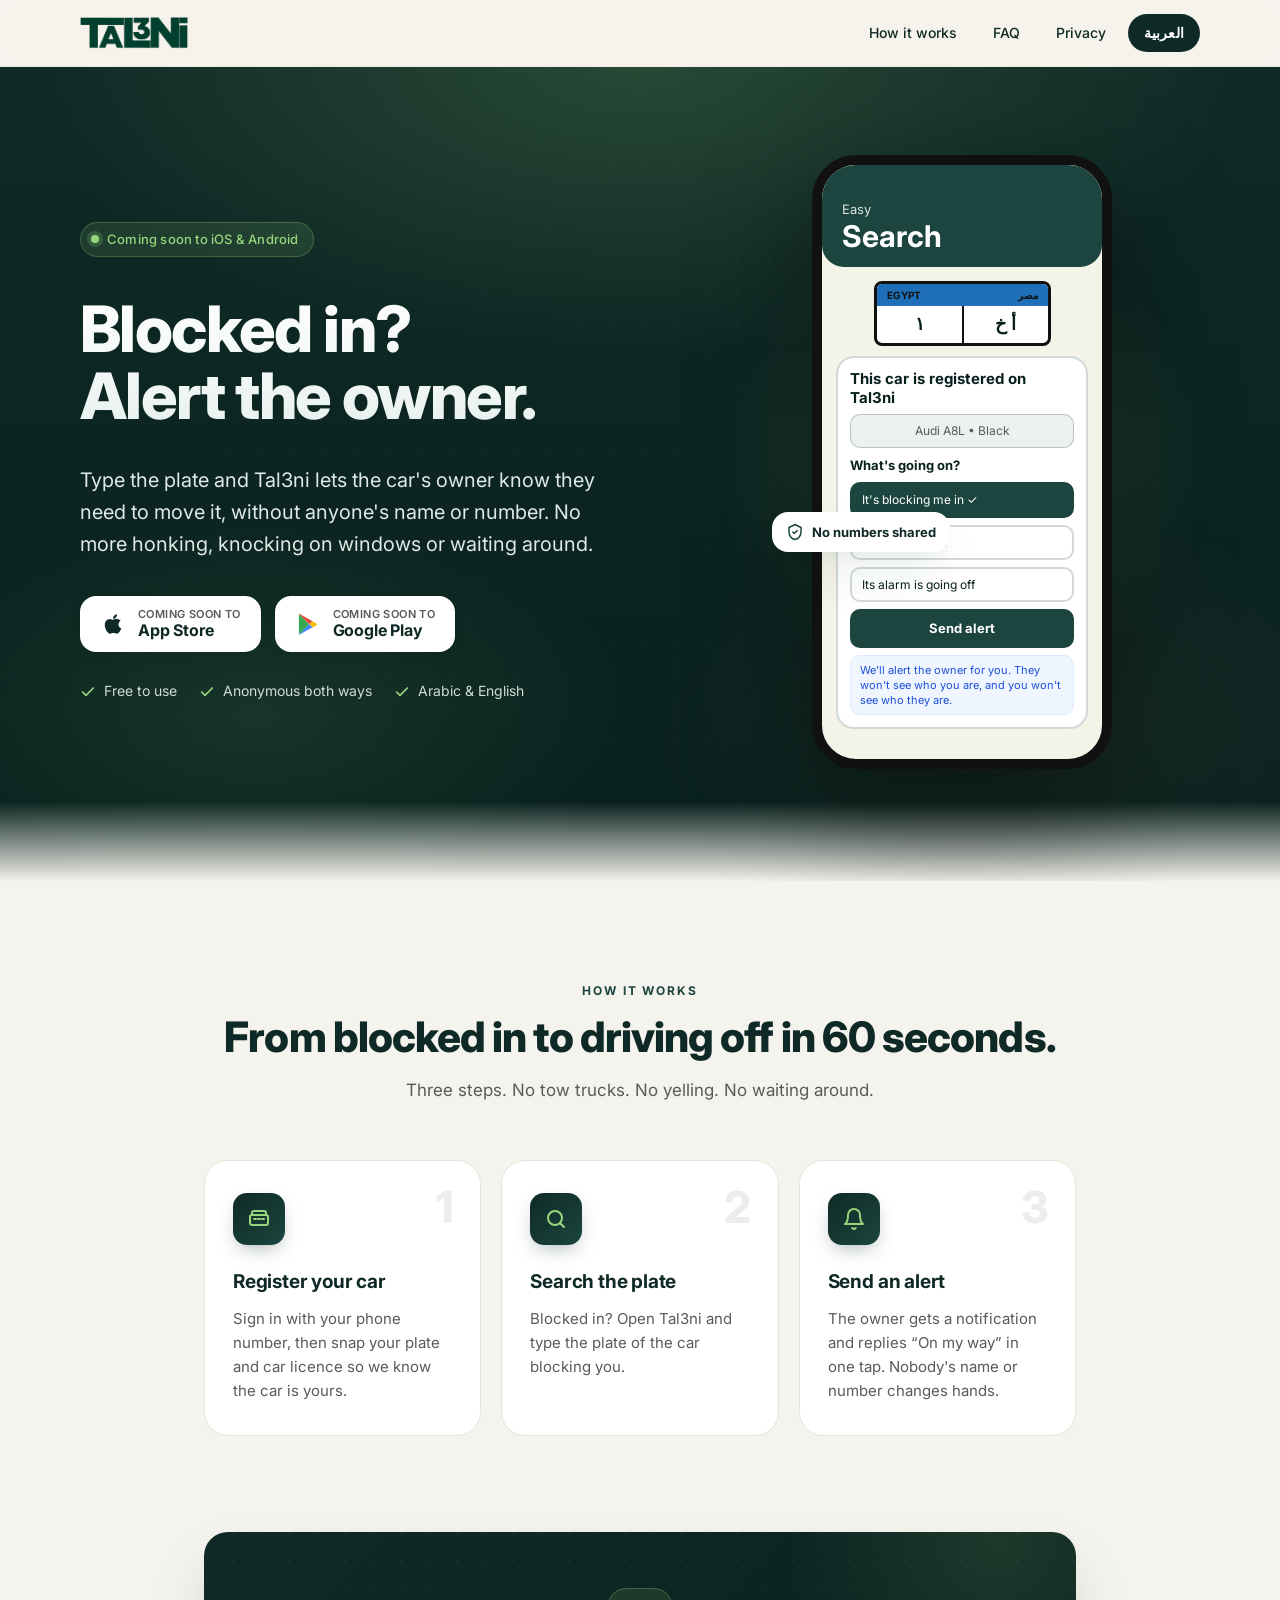
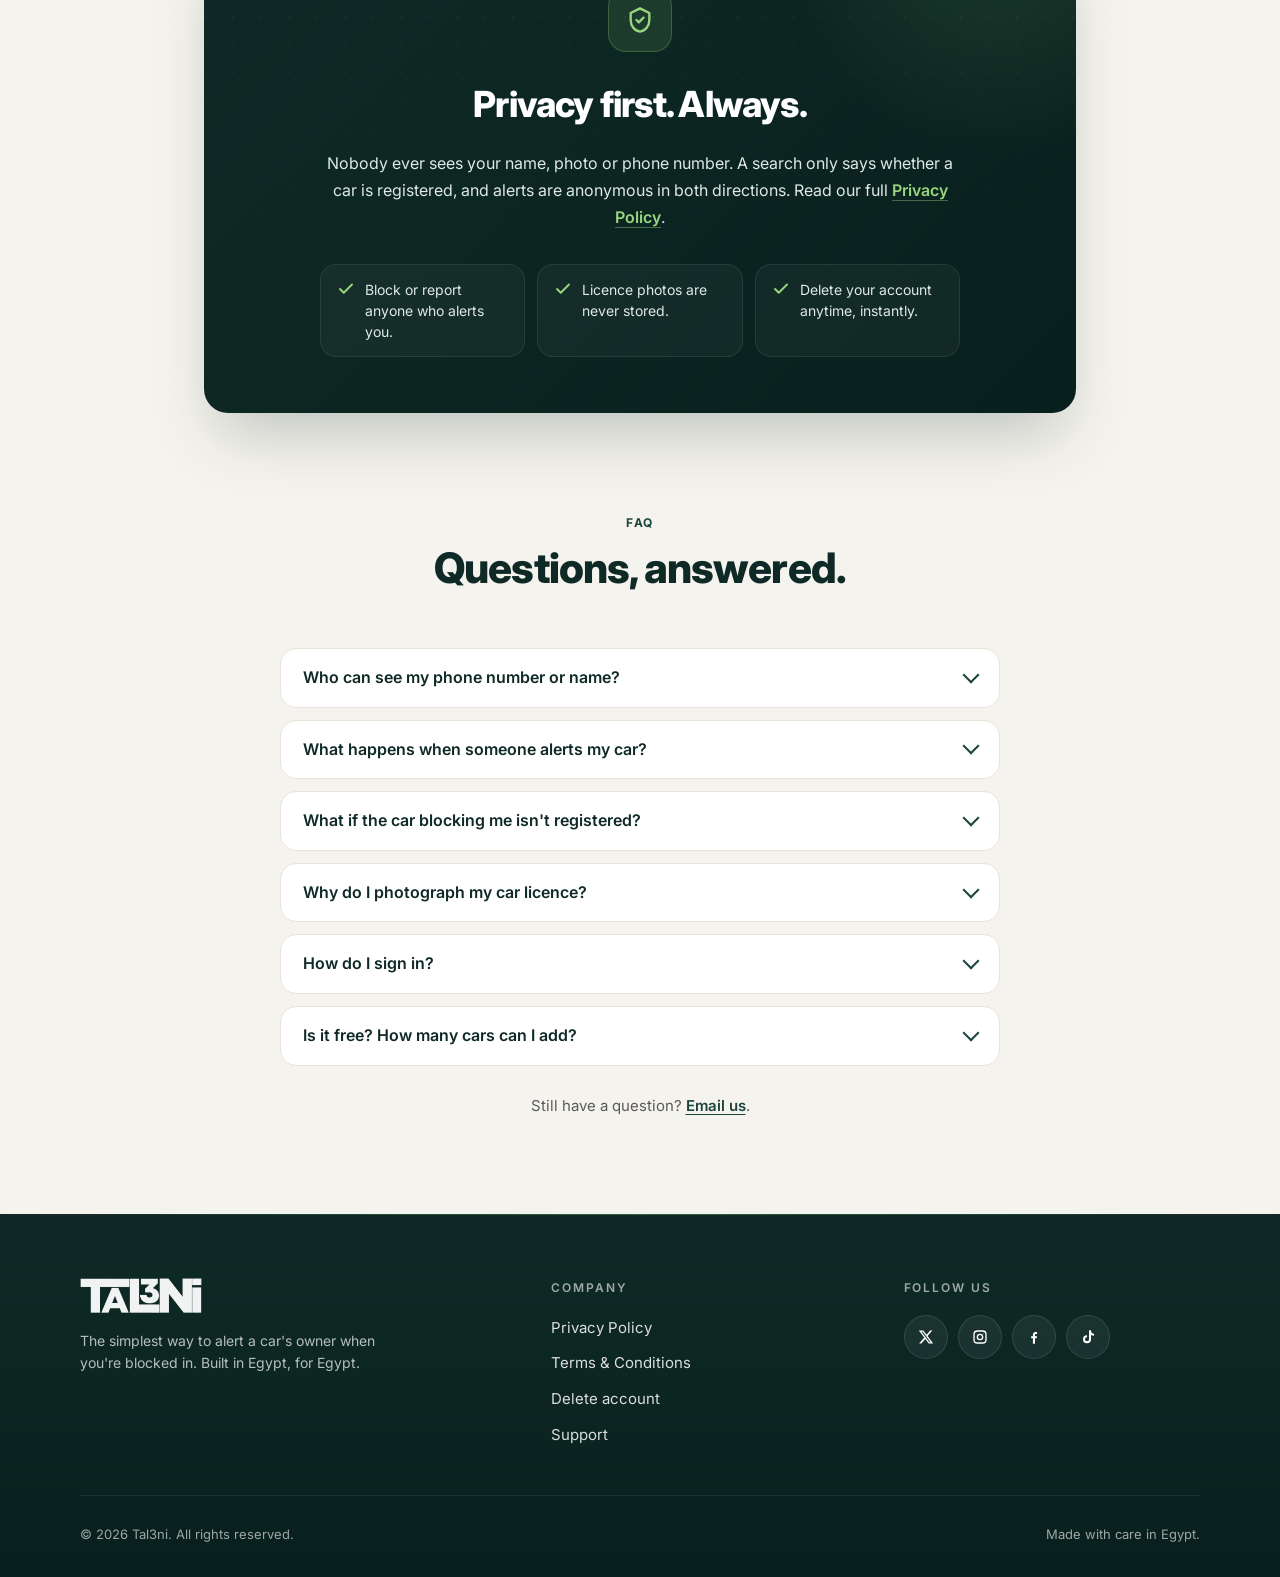
==== commit e4eb3a35: "Describe the anonymous alert model instead of owner lookup The app no longer shows who owns a car. T" ====
--- a/index.html
+++ b/index.html
@@ -3,10 +3,10 @@
   <head>
     <meta charset="UTF-8" />
     <meta name="viewport" content="width=device-width, initial-scale=1.0" />
-    <title>Tal3ni — Find car owners. Solve parking.</title>
+    <title>Tal3ni — Blocked in? Alert the owner.</title>
     <meta
       name="description"
-      content="Tal3ni helps you find Egyptian car owners by license plate so you can contact them when blocked in. Free, simple, and respectful."
+      content="Blocked in? Send the car's owner an anonymous alert by plate number. Nobody's name or number is ever shared. Free, simple, and respectful."
     />
     <meta name="theme-color" content="#0F2A26" />
     <link rel="canonical" href="https://tal3ni.github.io/" />
@@ -16,10 +16,10 @@
 
     <meta property="og:type" content="website" />
     <meta property="og:site_name" content="Tal3ni" />
-    <meta property="og:title" content="Tal3ni — Blocked in? Search the plate." />
+    <meta property="og:title" content="Tal3ni — Blocked in? Alert the owner." />
     <meta
       property="og:description"
-      content="Reach the owner of any registered Egyptian car in seconds. Free, and your number stays private."
+      content="Let the owner know their car is in the way, without anyone's number. Anonymous both ways, and free."
     />
     <meta property="og:url" content="https://tal3ni.github.io/" />
     <meta property="og:image" content="https://tal3ni.github.io/assets/og-image.jpg" />
@@ -66,11 +66,11 @@
               <span class="dot" aria-hidden="true"></span>
               Coming soon to iOS &amp; Android
             </span>
-            <h1>Blocked in?<br />Search the plate.</h1>
+            <h1>Blocked in?<br />Alert the owner.</h1>
             <p class="tagline">
-              Tal3ni helps you reach the owner of any registered Egyptian car
-              in seconds. No more honking, knocking on windows or waiting
-              around.
+              Type the plate and Tal3ni lets the car's owner know they need to
+              move it, without anyone's name or number. No more honking,
+              knocking on windows or waiting around.
             </p>
             <div class="badges">
               <span class="badge">
@@ -104,7 +104,7 @@
               </li>
               <li>
                 <svg viewBox="0 0 24 24" fill="none" stroke="currentColor" stroke-width="2.5" stroke-linecap="round" stroke-linejoin="round" aria-hidden="true"><path d="M20 6 9 17l-5-5" /></svg>
-                Verified owners only
+                Anonymous both ways
               </li>
               <li>
                 <svg viewBox="0 0 24 24" fill="none" stroke="currentColor" stroke-width="2.5" stroke-linecap="round" stroke-linejoin="round" aria-hidden="true"><path d="M20 6 9 17l-5-5" /></svg>
@@ -114,10 +114,28 @@
           </div>
 
           <div class="hero-visual">
-            <img class="app-shot" src="./assets/app-owner-found.png" width="300" height="614" alt="The Tal3ni app showing a search result: owner found, with their name, masked phone number, car and a Call Now button." fetchpriority="high" />
+            <div class="app-mock" role="img" aria-label="The Tal3ni app after searching a plate: this car is registered, a black Audi. The user picks “It's blocking me in” and taps Send alert. No owner details are shown.">
+              <div class="app-mock-header"><small>Easy</small><strong>Search</strong></div>
+              <div class="app-mock-body">
+                <div class="app-mock-plate">
+                  <div class="top"><span>EGYPT</span><span>مصر</span></div>
+                  <div class="bottom"><span>١</span><span>أ خ</span></div>
+                </div>
+                <div class="app-mock-card">
+                  <h5>This car is registered on Tal3ni</h5>
+                  <div class="app-mock-car">Audi A8L • Black</div>
+                  <strong>What's going on?</strong>
+                  <div class="app-mock-reason selected">It's blocking me in ✓</div>
+                  <div class="app-mock-reason">Its lights are on</div>
+                  <div class="app-mock-reason">Its alarm is going off</div>
+                  <div class="app-mock-button">Send alert</div>
+                  <div class="app-mock-note">We'll alert the owner for you. They won't see who you are, and you won't see who they are.</div>
+                </div>
+              </div>
+            </div>
             <span class="float-chip" aria-hidden="true">
               <svg viewBox="0 0 24 24" fill="none" stroke="currentColor" stroke-width="2" stroke-linecap="round" stroke-linejoin="round"><path d="M12 2 4 6v6c0 5 3.4 9.4 8 10 4.6-.6 8-5 8-10V6l-8-4z" /><path d="m9 12 2 2 4-4" /></svg>
-              Verified owner
+              No numbers shared
             </span>
           </div>
         </div>
@@ -160,11 +178,12 @@
             <div class="num" aria-hidden="true">3</div>
             <div class="step-icon">
               <svg viewBox="0 0 24 24" fill="none" stroke="currentColor" stroke-width="2" stroke-linecap="round" stroke-linejoin="round" aria-hidden="true">
-                <path d="M22 16.92v3a2 2 0 0 1-2.18 2 19.79 19.79 0 0 1-8.63-3.07 19.5 19.5 0 0 1-6-6 19.79 19.79 0 0 1-3.07-8.67A2 2 0 0 1 4.11 2h3a2 2 0 0 1 2 1.72c.13.96.36 1.9.7 2.81a2 2 0 0 1-.45 2.11L8.09 9.91a16 16 0 0 0 6 6l1.27-1.27a2 2 0 0 1 2.11-.45c.91.34 1.85.57 2.81.7A2 2 0 0 1 22 16.92z" />
+                <path d="M6 8a6 6 0 0 1 12 0c0 7 3 9 3 9H3s3-2 3-9" />
+                <path d="M10.3 21a1.94 1.94 0 0 0 3.4 0" />
               </svg>
             </div>
-            <h3>Call the owner</h3>
-            <p>One tap to call. Everyone keeps their cool, and their day moving.</p>
+            <h3>Send an alert</h3>
+            <p>The owner gets a notification and replies “On my way” in one tap. Nobody's name or number changes hands.</p>
           </li>
         </ol>
       </section>
@@ -180,14 +199,15 @@
             </div>
             <h2 id="privacy-title">Privacy first. Always.</h2>
             <p>
-              Your number is only shown to someone who searches the exact plate
-              of your verified car. Read our full
+              Nobody ever sees your name, photo or phone number. A search only
+              says whether a car is registered, and alerts are anonymous in
+              both directions. Read our full
               <a href="privacy.html">Privacy Policy</a>.
             </p>
             <ul class="privacy-points">
               <li>
                 <svg viewBox="0 0 24 24" fill="none" stroke="currentColor" stroke-width="2.5" stroke-linecap="round" stroke-linejoin="round" aria-hidden="true"><path d="M20 6 9 17l-5-5" /></svg>
-                No browsing profiles. Every search is logged.
+                Block or report anyone who alerts you.
               </li>
               <li>
                 <svg viewBox="0 0 24 24" fill="none" stroke="currentColor" stroke-width="2.5" stroke-linecap="round" stroke-linejoin="round" aria-hidden="true"><path d="M20 6 9 17l-5-5" /></svg>
@@ -209,18 +229,28 @@
         </div>
         <div class="faq-list">
           <details class="faq-item">
-            <summary>Who can see my phone number?</summary>
-            <p>
-              Only someone who types the exact plate of a car you registered
-              and verified. There's no way to browse users or search by name,
-              and every search is logged to discourage misuse.
+            <summary>Who can see my phone number or name?</summary>
+            <p>
+              Nobody. Searching a plate only tells someone that the car is
+              registered. They can send you an alert, and you can reply, but
+              neither of you ever learns who the other is. If someone misuses
+              alerts, you can block or report them from the alert itself.
+            </p>
+          </details>
+          <details class="faq-item">
+            <summary>What happens when someone alerts my car?</summary>
+            <p>
+              You get a notification saying what's wrong: it's blocking
+              someone, the lights are on, the alarm is going off. Reply “On my
+              way”, “5 minutes” or “My car isn't there” with one tap, and they
+              are told straight away.
             </p>
           </details>
           <details class="faq-item">
             <summary>What if the car blocking me isn't registered?</summary>
             <p>
-              The app tells you the owner isn't on Tal3ni yet. Register your own
-              car so the next person who's stuck can reach you, and tell your
+              The app tells you the car isn't on Tal3ni yet. Register your own
+              car so the next person who's stuck can alert you, and tell your
               friends. Every new driver makes Tal3ni more useful.
             </p>
           </details>
@@ -259,7 +289,7 @@
           <div class="footer-brand">
             <img src="./assets/logo.png" alt="Tal3ni" width="123" height="36" loading="lazy" />
             <p>
-              The simplest way to reach a car owner when you're blocked in.
+              The simplest way to alert a car's owner when you're blocked in.
               Built in Egypt, for Egypt.
             </p>
           </div>
--- a/style.css
+++ b/style.css
@@ -1111,3 +1111,110 @@
 body[dir="rtl"] .hero .eyebrow {
   padding: 6px 10px 6px 14px;
 }
+
+/* ------------------------------------------------------------- app mock */
+/* Stand-in for a screenshot of the "send an alert" screen. Built in HTML so it
+   can never show a real person, and it reads the same in both languages. */
+
+.app-mock {
+  position: relative;
+  width: 300px;
+  max-width: 100%;
+  aspect-ratio: 300 / 614;
+  background: #F4F3E8;
+  border: 10px solid #111;
+  border-radius: 44px;
+  overflow: hidden;
+  display: flex;
+  flex-direction: column;
+  filter: drop-shadow(0 40px 60px rgba(0, 0, 0, 0.45));
+  font-size: 13px;
+  color: var(--green-ink);
+  text-align: start;
+}
+
+.app-mock-header {
+  background: var(--green-dark);
+  color: white;
+  padding: 34px 20px 14px;
+  border-radius: 0 0 22px 22px;
+}
+
+.app-mock-header small { display: block; opacity: 0.85; font-size: 13px; }
+.app-mock-header strong { display: block; font-size: 30px; line-height: 1.1; }
+
+.app-mock-body { padding: 14px; display: flex; flex-direction: column; gap: 10px; }
+
+.app-mock-plate {
+  align-self: center;
+  width: 70%;
+  border: 3px solid #111;
+  border-radius: 8px;
+  overflow: hidden;
+  background: white;
+  font-weight: 700;
+  text-align: center;
+}
+
+.app-mock-plate .top {
+  background: #1E6FB8;
+  color: #111;
+  font-size: 10px;
+  display: flex;
+  justify-content: space-between;
+  padding: 3px 10px;
+}
+
+.app-mock-plate .bottom { display: grid; grid-template-columns: 1fr 1fr; font-size: 18px; }
+.app-mock-plate .bottom span { padding: 4px 0; }
+.app-mock-plate .bottom span + span { border-inline-start: 2px solid #111; }
+
+.app-mock-card {
+  background: white;
+  border: 2px solid rgba(27, 69, 62, 0.2);
+  border-radius: 18px;
+  padding: 12px;
+  display: flex;
+  flex-direction: column;
+  gap: 7px;
+}
+
+.app-mock-card h5 { margin: 0; font-size: 15px; line-height: 1.25; }
+
+.app-mock-car {
+  background: rgba(27, 69, 62, 0.08);
+  border: 1px solid rgba(27, 69, 62, 0.25);
+  border-radius: 10px;
+  padding: 6px;
+  text-align: center;
+  color: var(--muted);
+  font-size: 12px;
+}
+
+.app-mock-reason {
+  border: 2px solid rgba(27, 69, 62, 0.2);
+  border-radius: 10px;
+  padding: 6px 10px;
+  font-size: 12px;
+}
+
+.app-mock-reason.selected { background: var(--green-dark); border-color: var(--green-dark); color: white; }
+
+.app-mock-button {
+  background: var(--green-dark);
+  color: white;
+  border-radius: 10px;
+  padding: 9px;
+  text-align: center;
+  font-weight: 700;
+}
+
+.app-mock-note {
+  background: #EFF6FF;
+  color: #1D4ED8;
+  border: 1px solid #DBEAFE;
+  border-radius: 10px;
+  padding: 7px 9px;
+  font-size: 11px;
+  line-height: 1.35;
+}
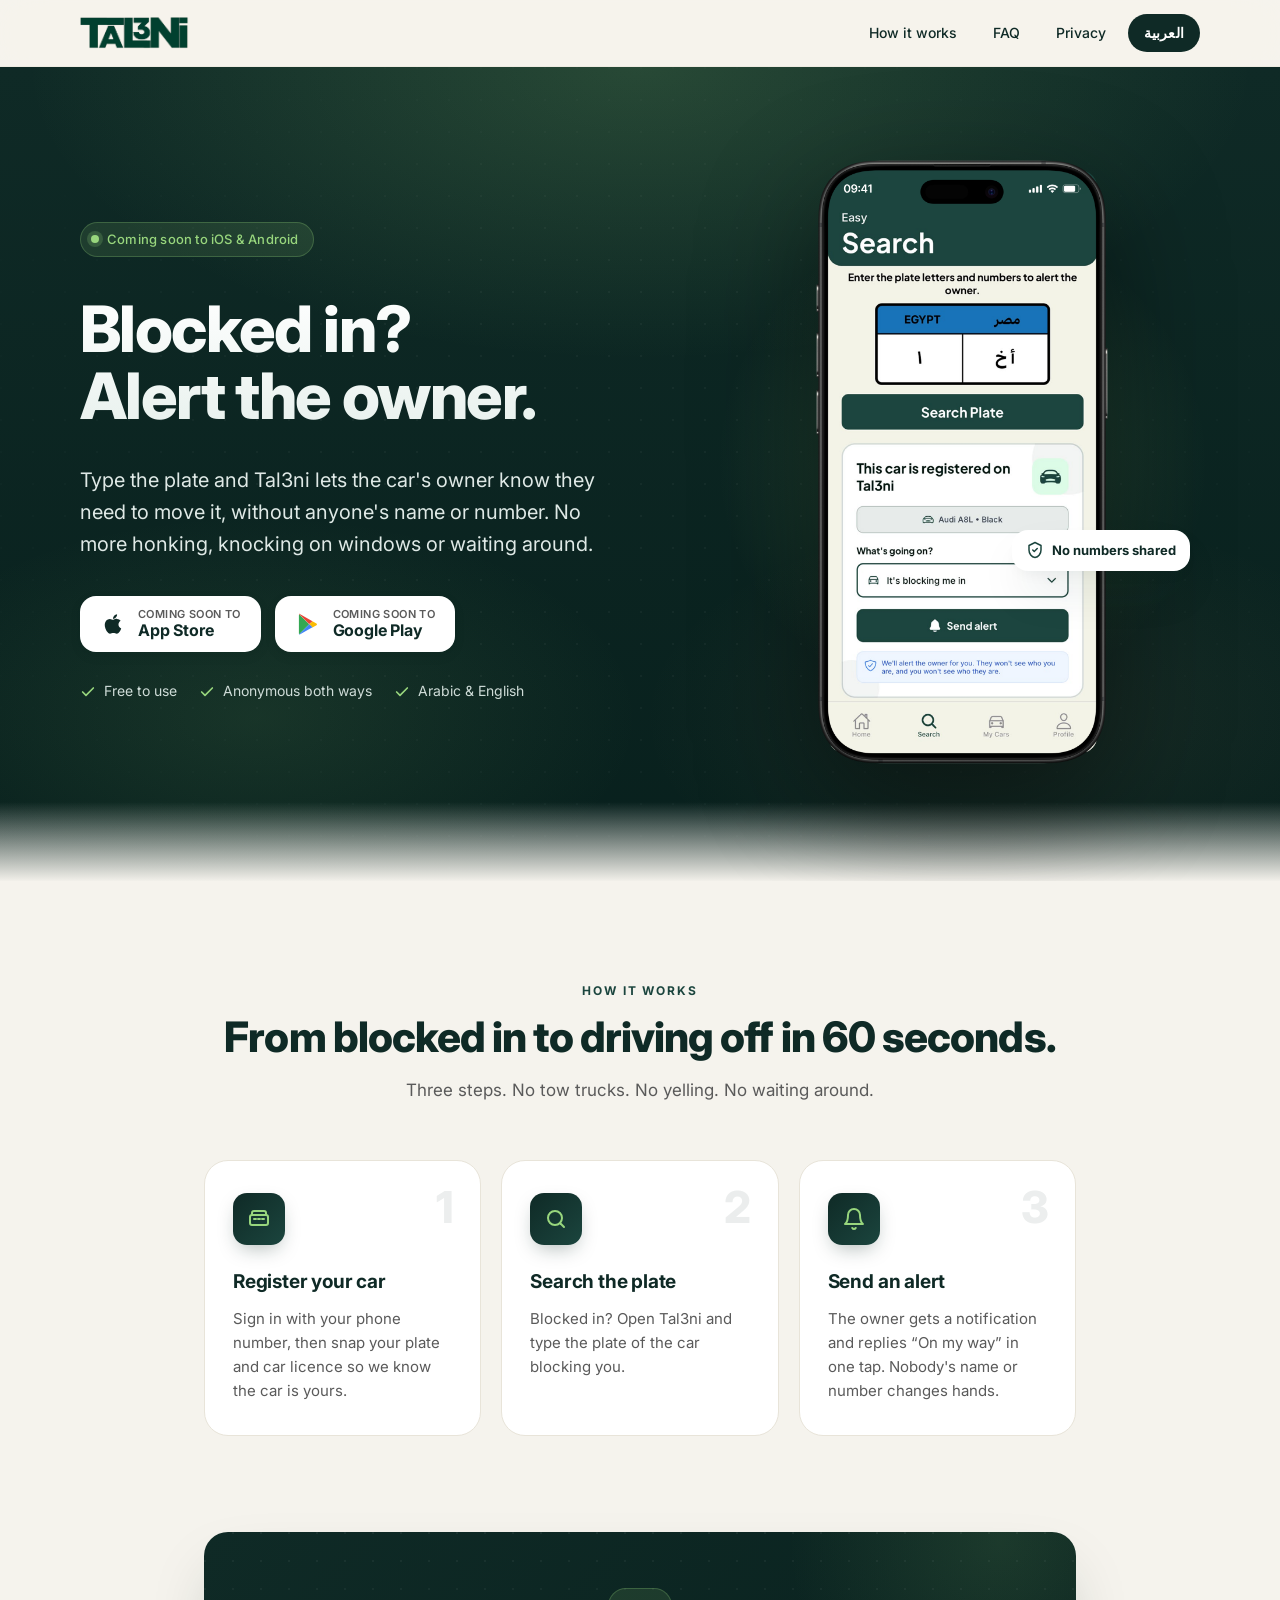
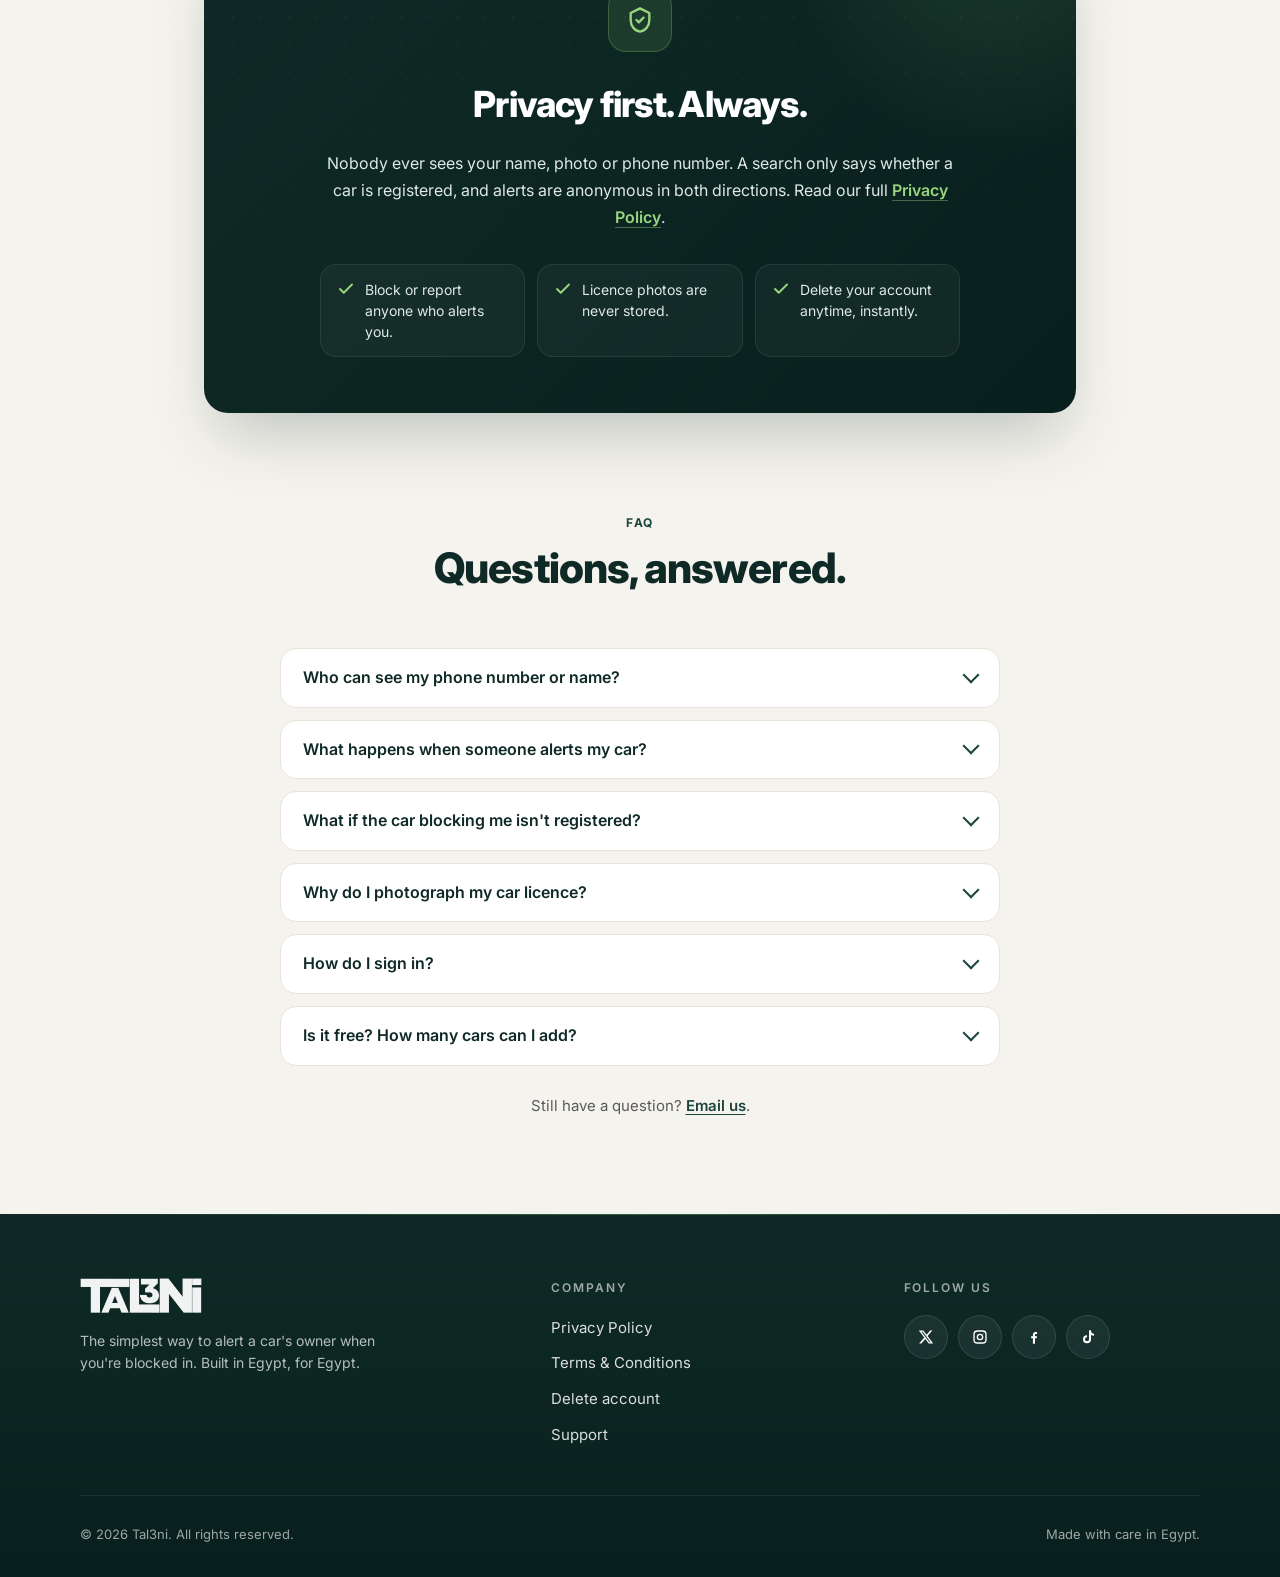
==== commit 9f2c9e42: "Hero: real screenshot of the alert screen Replaces the HTML mock with assets/Device.png on both land" ====
--- a/index.html
+++ b/index.html
@@ -114,25 +114,7 @@
           </div>
 
           <div class="hero-visual">
-            <div class="app-mock" role="img" aria-label="The Tal3ni app after searching a plate: this car is registered, a black Audi. The user picks “It's blocking me in” and taps Send alert. No owner details are shown.">
-              <div class="app-mock-header"><small>Easy</small><strong>Search</strong></div>
-              <div class="app-mock-body">
-                <div class="app-mock-plate">
-                  <div class="top"><span>EGYPT</span><span>مصر</span></div>
-                  <div class="bottom"><span>١</span><span>أ خ</span></div>
-                </div>
-                <div class="app-mock-card">
-                  <h5>This car is registered on Tal3ni</h5>
-                  <div class="app-mock-car">Audi A8L • Black</div>
-                  <strong>What's going on?</strong>
-                  <div class="app-mock-reason selected">It's blocking me in ✓</div>
-                  <div class="app-mock-reason">Its lights are on</div>
-                  <div class="app-mock-reason">Its alarm is going off</div>
-                  <div class="app-mock-button">Send alert</div>
-                  <div class="app-mock-note">We'll alert the owner for you. They won't see who you are, and you won't see who they are.</div>
-                </div>
-              </div>
-            </div>
+            <img class="app-shot" src="./assets/Device.png" width="300" height="614" alt="The Tal3ni app after searching a plate: this car is registered, a black Audi A8L. “It's blocking me in” is chosen and the Send alert button is below. No owner details are shown." fetchpriority="high" />
             <span class="float-chip" aria-hidden="true">
               <svg viewBox="0 0 24 24" fill="none" stroke="currentColor" stroke-width="2" stroke-linecap="round" stroke-linejoin="round"><path d="M12 2 4 6v6c0 5 3.4 9.4 8 10 4.6-.6 8-5 8-10V6l-8-4z" /><path d="m9 12 2 2 4-4" /></svg>
               No numbers shared
--- a/style.css
+++ b/style.css
@@ -391,8 +391,11 @@
 
 .float-chip {
   position: absolute;
-  top: 58%;
-  inset-inline-start: calc(50% - 190px);
+  /* Sits beside "What's going on?" in assets/Device.png, the one row with
+     empty space on its right. Physical `left`, not inset-inline-start: the
+     screenshot is the same on the Arabic page, so the chip must not mirror. */
+  top: 61%;
+  left: calc(50% + 50px);
   display: inline-flex;
   align-items: center;
   gap: 8px;
@@ -1111,110 +1114,3 @@
 body[dir="rtl"] .hero .eyebrow {
   padding: 6px 10px 6px 14px;
 }
-
-/* ------------------------------------------------------------- app mock */
-/* Stand-in for a screenshot of the "send an alert" screen. Built in HTML so it
-   can never show a real person, and it reads the same in both languages. */
-
-.app-mock {
-  position: relative;
-  width: 300px;
-  max-width: 100%;
-  aspect-ratio: 300 / 614;
-  background: #F4F3E8;
-  border: 10px solid #111;
-  border-radius: 44px;
-  overflow: hidden;
-  display: flex;
-  flex-direction: column;
-  filter: drop-shadow(0 40px 60px rgba(0, 0, 0, 0.45));
-  font-size: 13px;
-  color: var(--green-ink);
-  text-align: start;
-}
-
-.app-mock-header {
-  background: var(--green-dark);
-  color: white;
-  padding: 34px 20px 14px;
-  border-radius: 0 0 22px 22px;
-}
-
-.app-mock-header small { display: block; opacity: 0.85; font-size: 13px; }
-.app-mock-header strong { display: block; font-size: 30px; line-height: 1.1; }
-
-.app-mock-body { padding: 14px; display: flex; flex-direction: column; gap: 10px; }
-
-.app-mock-plate {
-  align-self: center;
-  width: 70%;
-  border: 3px solid #111;
-  border-radius: 8px;
-  overflow: hidden;
-  background: white;
-  font-weight: 700;
-  text-align: center;
-}
-
-.app-mock-plate .top {
-  background: #1E6FB8;
-  color: #111;
-  font-size: 10px;
-  display: flex;
-  justify-content: space-between;
-  padding: 3px 10px;
-}
-
-.app-mock-plate .bottom { display: grid; grid-template-columns: 1fr 1fr; font-size: 18px; }
-.app-mock-plate .bottom span { padding: 4px 0; }
-.app-mock-plate .bottom span + span { border-inline-start: 2px solid #111; }
-
-.app-mock-card {
-  background: white;
-  border: 2px solid rgba(27, 69, 62, 0.2);
-  border-radius: 18px;
-  padding: 12px;
-  display: flex;
-  flex-direction: column;
-  gap: 7px;
-}
-
-.app-mock-card h5 { margin: 0; font-size: 15px; line-height: 1.25; }
-
-.app-mock-car {
-  background: rgba(27, 69, 62, 0.08);
-  border: 1px solid rgba(27, 69, 62, 0.25);
-  border-radius: 10px;
-  padding: 6px;
-  text-align: center;
-  color: var(--muted);
-  font-size: 12px;
-}
-
-.app-mock-reason {
-  border: 2px solid rgba(27, 69, 62, 0.2);
-  border-radius: 10px;
-  padding: 6px 10px;
-  font-size: 12px;
-}
-
-.app-mock-reason.selected { background: var(--green-dark); border-color: var(--green-dark); color: white; }
-
-.app-mock-button {
-  background: var(--green-dark);
-  color: white;
-  border-radius: 10px;
-  padding: 9px;
-  text-align: center;
-  font-weight: 700;
-}
-
-.app-mock-note {
-  background: #EFF6FF;
-  color: #1D4ED8;
-  border: 1px solid #DBEAFE;
-  border-radius: 10px;
-  padding: 7px 9px;
-  font-size: 11px;
-  line-height: 1.35;
-}
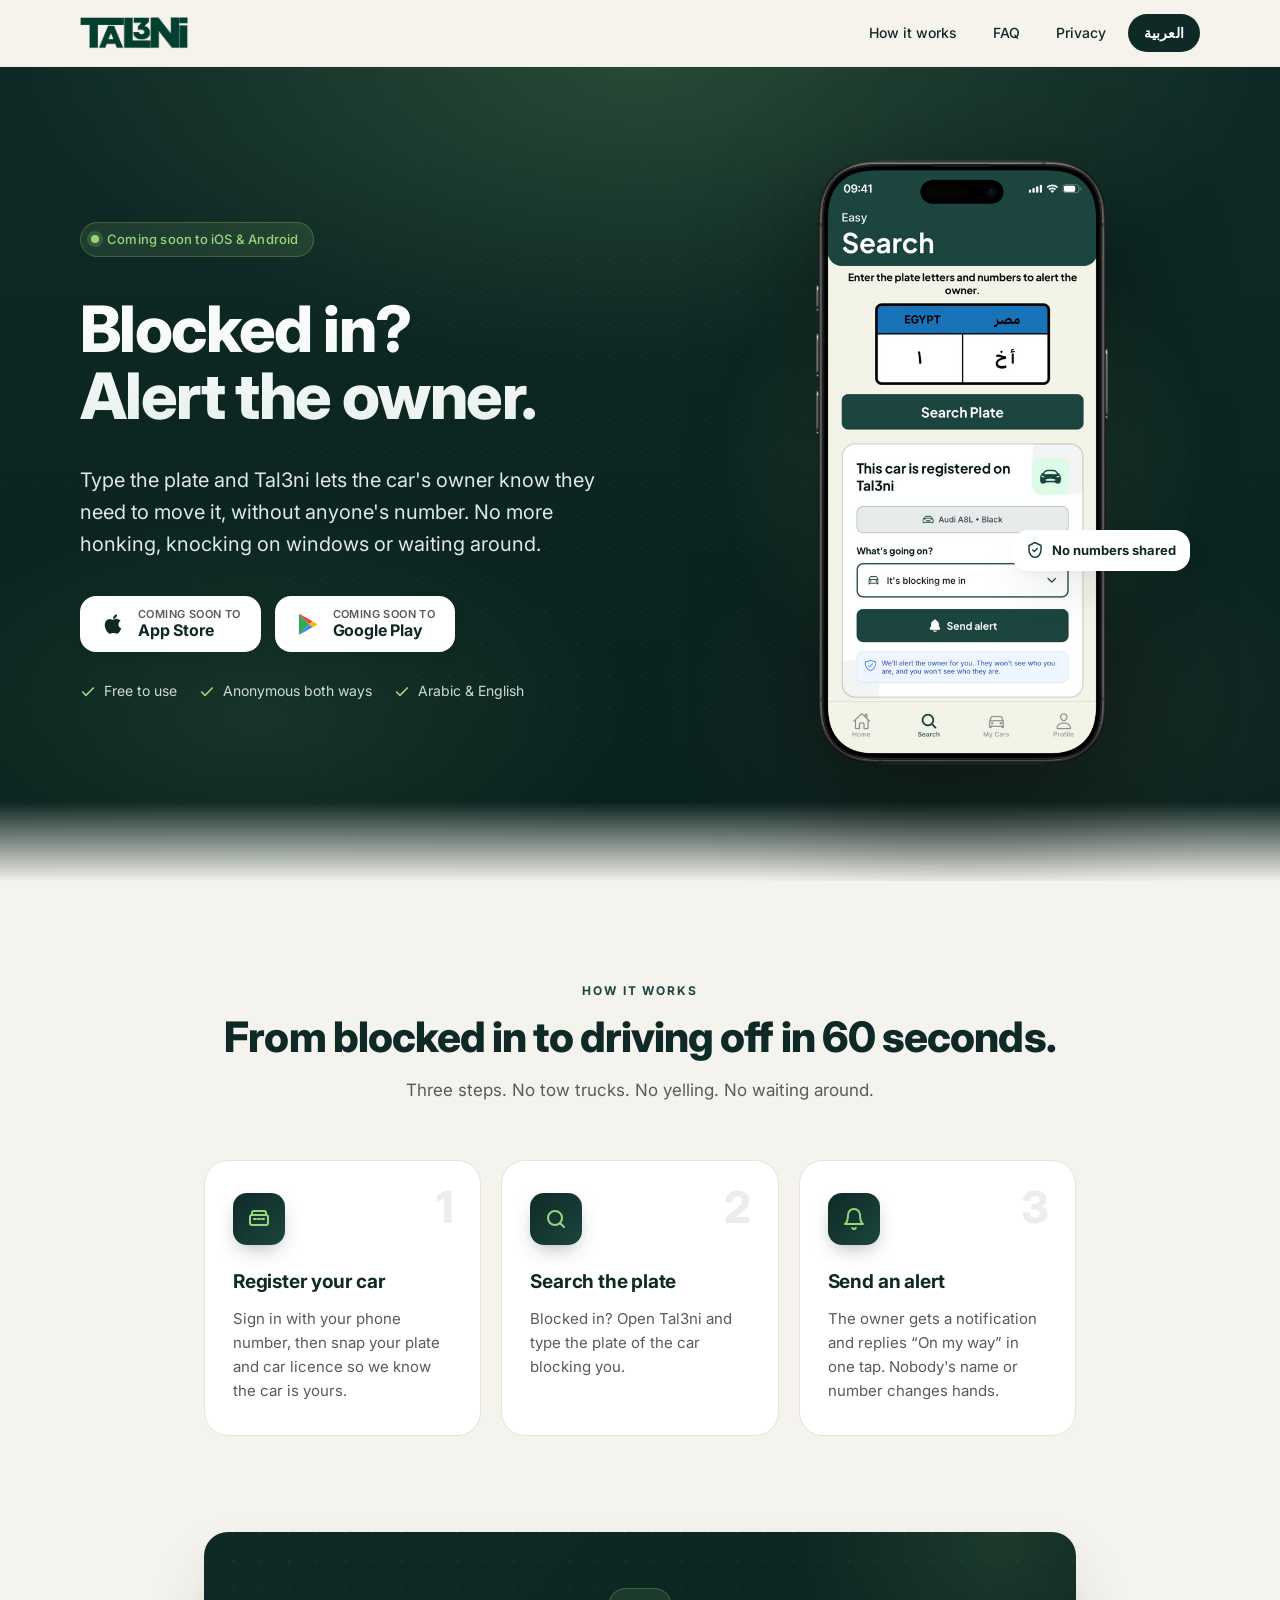
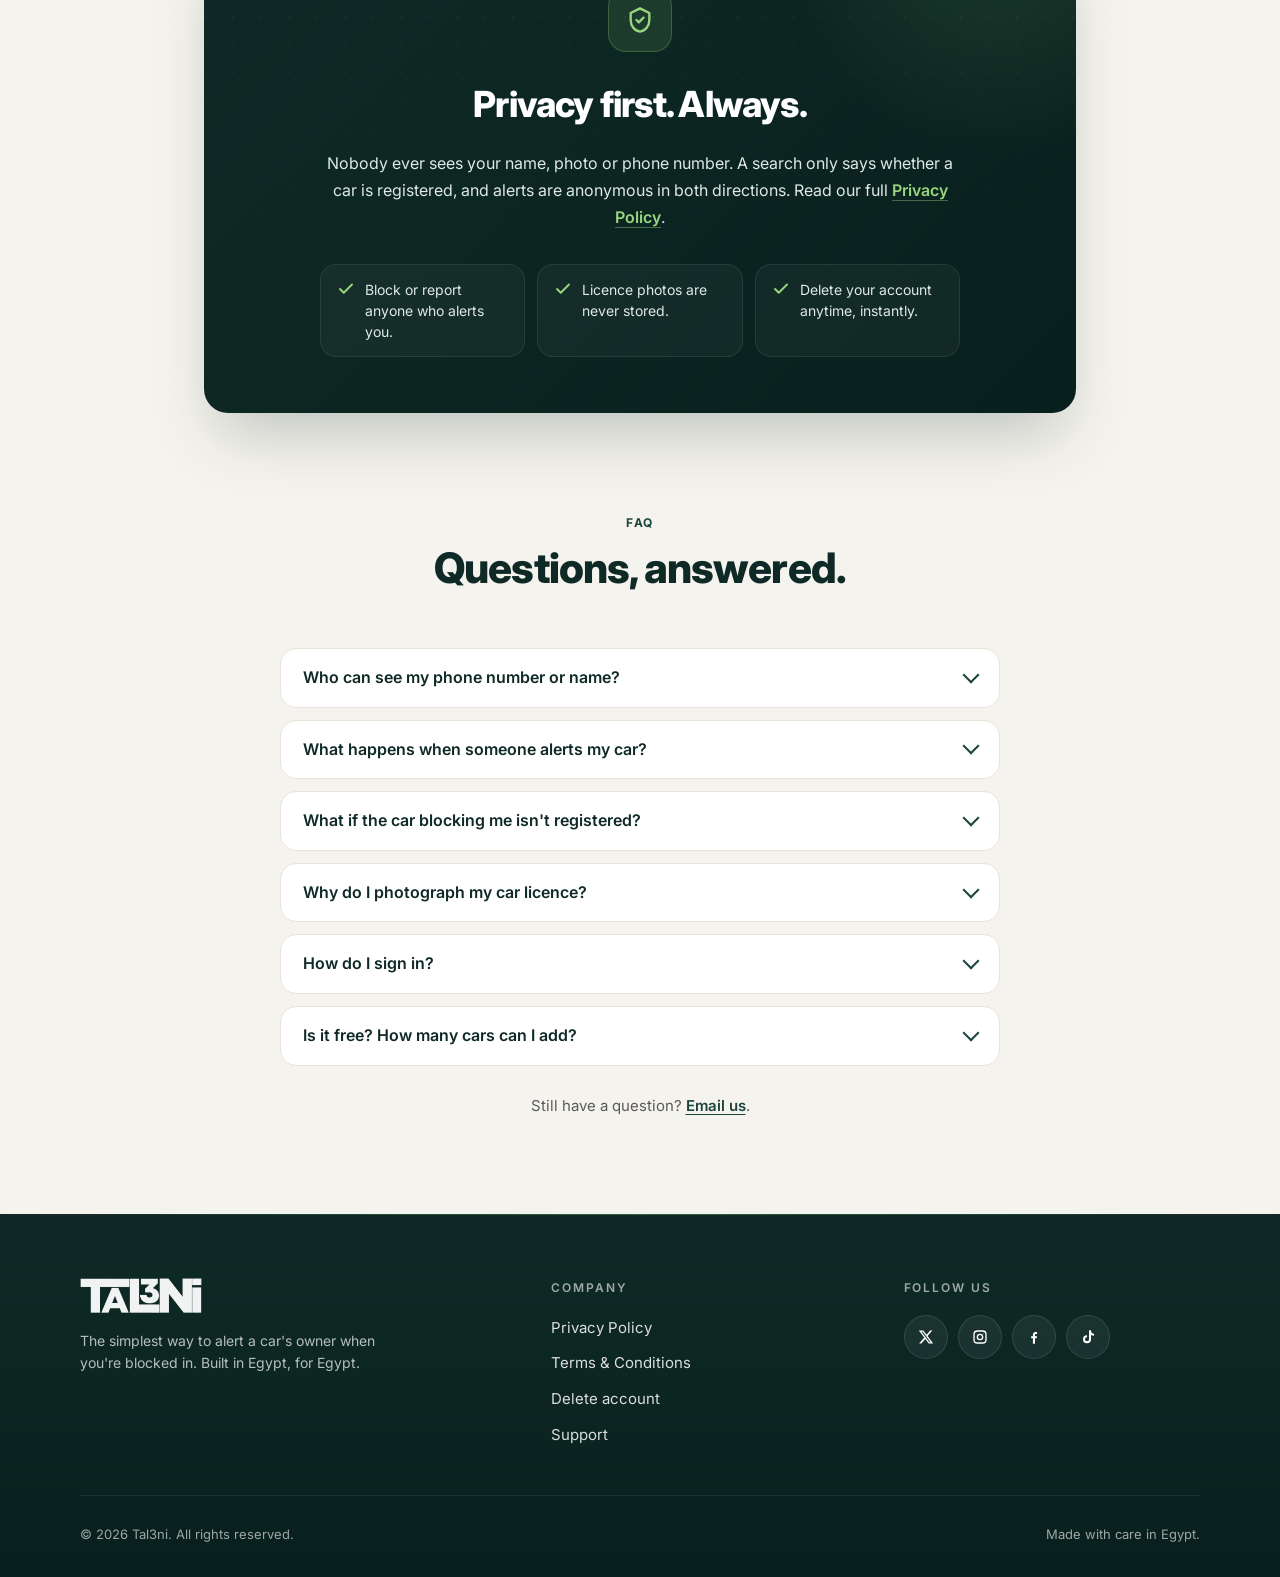
==== commit 9cd15a3e: "Arabic hero screenshot; hero copy drops 'name' index-ar.html uses assets/Device-ar.png, with the flo" ====
--- a/index.html
+++ b/index.html
@@ -69,7 +69,7 @@
             <h1>Blocked in?<br />Alert the owner.</h1>
             <p class="tagline">
               Type the plate and Tal3ni lets the car's owner know they need to
-              move it, without anyone's name or number. No more honking,
+              move it, without anyone's number. No more honking,
               knocking on windows or waiting around.
             </p>
             <div class="badges">
--- a/style.css
+++ b/style.css
@@ -391,9 +391,10 @@
 
 .float-chip {
   position: absolute;
-  /* Sits beside "What's going on?" in assets/Device.png, the one row with
-     empty space on its right. Physical `left`, not inset-inline-start: the
-     screenshot is the same on the Arabic page, so the chip must not mirror. */
+  /* Sits beside "What's going on?" in the hero screenshot — the one row with
+     empty space beside it. In assets/Device.png that space is on the right;
+     the RTL rule at the end of this file mirrors it for assets/Device-ar.png,
+     where the label is on the right and the space is on the left. */
   top: 61%;
   left: calc(50% + 50px);
   display: inline-flex;
@@ -1114,3 +1115,12 @@
 body[dir="rtl"] .hero .eyebrow {
   padding: 6px 10px 6px 14px;
 }
+
+/* Arabic hero screenshot: "إيه المشكلة؟" is on the right, so the chip goes
+   in the empty space to its left. See .float-chip. */
+body[dir="rtl"] .float-chip {
+  left: auto;
+  right: calc(50% + 50px);
+  /* The label sits higher here: Device-ar.png has no line above the plate. */
+  top: 58.5%;
+}
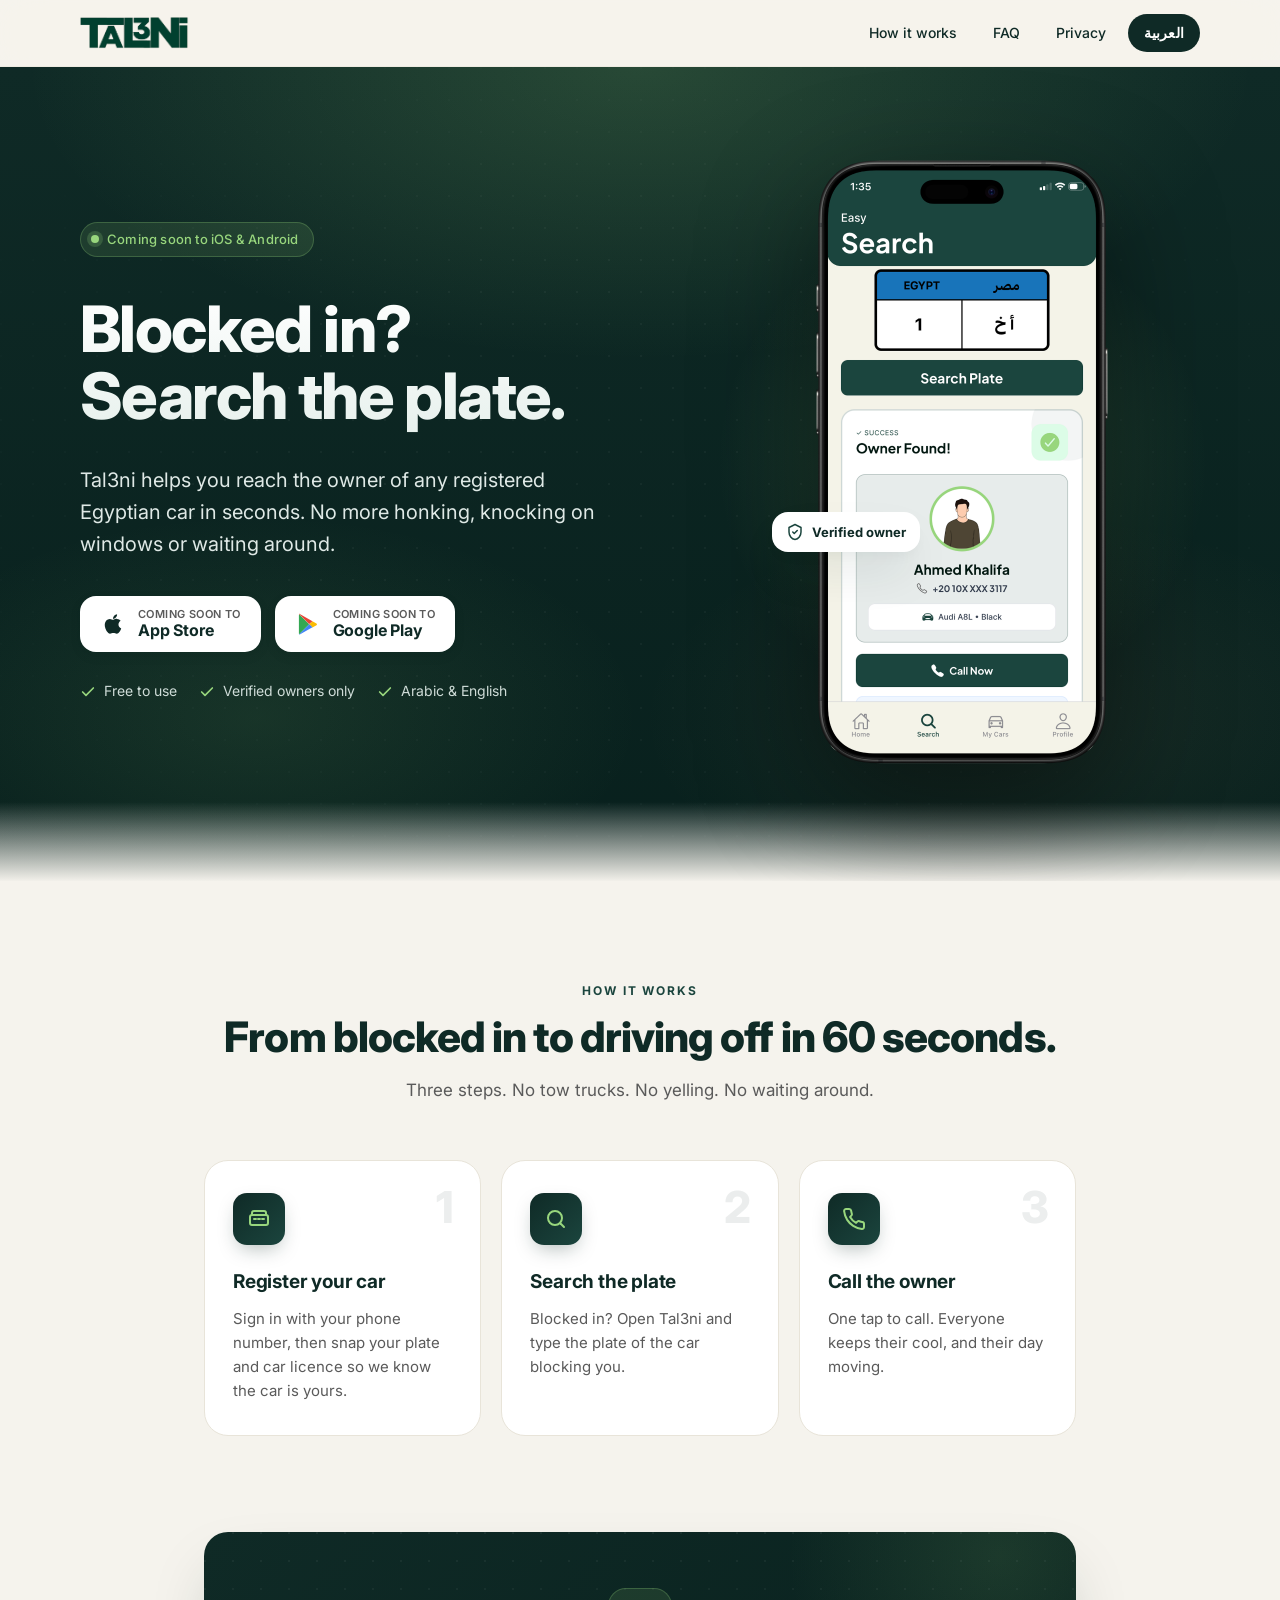
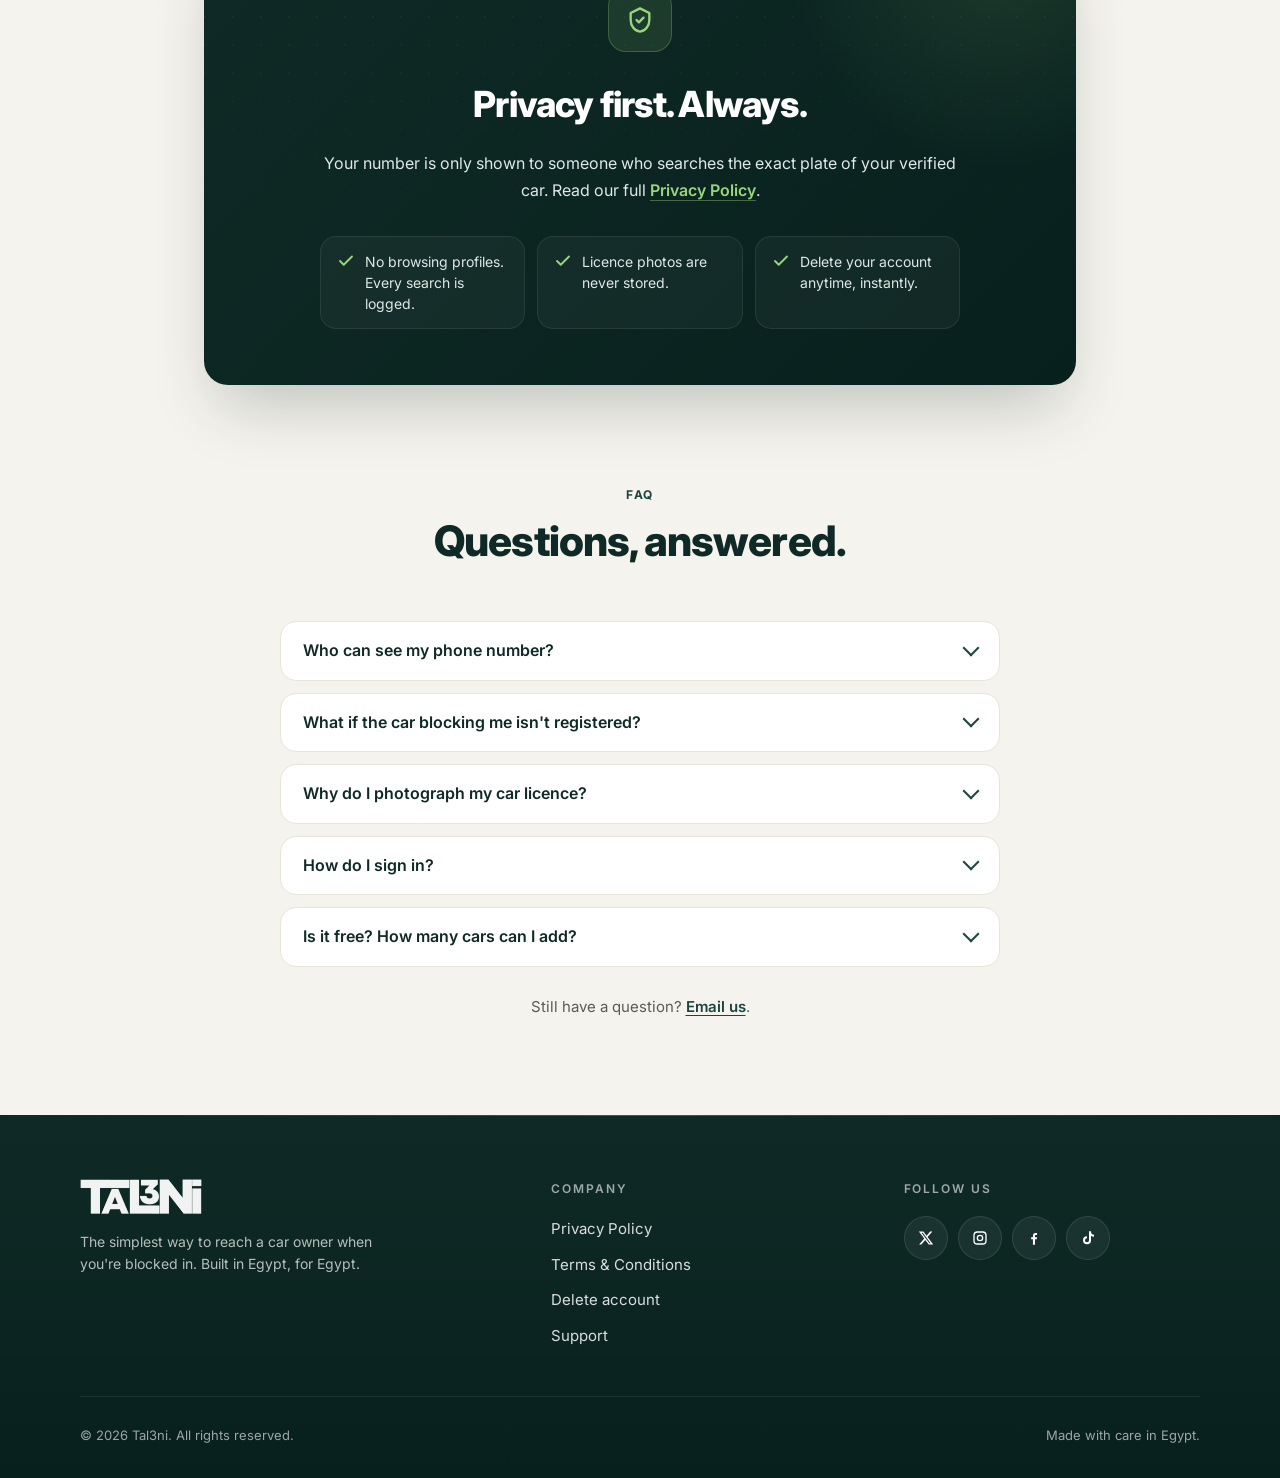
==== commit 171e2a09: "Landing pages back to owner contact Restores the pre-relay landing pages (owner-found screenshot, 'S" ====
--- a/index.html
+++ b/index.html
@@ -3,10 +3,10 @@
   <head>
     <meta charset="UTF-8" />
     <meta name="viewport" content="width=device-width, initial-scale=1.0" />
-    <title>Tal3ni — Blocked in? Alert the owner.</title>
+    <title>Tal3ni — Find car owners. Solve parking.</title>
     <meta
       name="description"
-      content="Blocked in? Send the car's owner an anonymous alert by plate number. Nobody's name or number is ever shared. Free, simple, and respectful."
+      content="Tal3ni helps you find Egyptian car owners by license plate so you can contact them when blocked in. Free, simple, and respectful."
     />
     <meta name="theme-color" content="#0F2A26" />
     <link rel="canonical" href="https://tal3ni.github.io/" />
@@ -16,10 +16,10 @@
 
     <meta property="og:type" content="website" />
     <meta property="og:site_name" content="Tal3ni" />
-    <meta property="og:title" content="Tal3ni — Blocked in? Alert the owner." />
+    <meta property="og:title" content="Tal3ni — Blocked in? Search the plate." />
     <meta
       property="og:description"
-      content="Let the owner know their car is in the way, without anyone's number. Anonymous both ways, and free."
+      content="Reach the owner of any registered Egyptian car in seconds. Free, and your number stays private."
     />
     <meta property="og:url" content="https://tal3ni.github.io/" />
     <meta property="og:image" content="https://tal3ni.github.io/assets/og-image.jpg" />
@@ -66,11 +66,11 @@
               <span class="dot" aria-hidden="true"></span>
               Coming soon to iOS &amp; Android
             </span>
-            <h1>Blocked in?<br />Alert the owner.</h1>
+            <h1>Blocked in?<br />Search the plate.</h1>
             <p class="tagline">
-              Type the plate and Tal3ni lets the car's owner know they need to
-              move it, without anyone's number. No more honking,
-              knocking on windows or waiting around.
+              Tal3ni helps you reach the owner of any registered Egyptian car
+              in seconds. No more honking, knocking on windows or waiting
+              around.
             </p>
             <div class="badges">
               <span class="badge">
@@ -104,7 +104,7 @@
               </li>
               <li>
                 <svg viewBox="0 0 24 24" fill="none" stroke="currentColor" stroke-width="2.5" stroke-linecap="round" stroke-linejoin="round" aria-hidden="true"><path d="M20 6 9 17l-5-5" /></svg>
-                Anonymous both ways
+                Verified owners only
               </li>
               <li>
                 <svg viewBox="0 0 24 24" fill="none" stroke="currentColor" stroke-width="2.5" stroke-linecap="round" stroke-linejoin="round" aria-hidden="true"><path d="M20 6 9 17l-5-5" /></svg>
@@ -114,10 +114,10 @@
           </div>
 
           <div class="hero-visual">
-            <img class="app-shot" src="./assets/Device.png" width="300" height="614" alt="The Tal3ni app after searching a plate: this car is registered, a black Audi A8L. “It's blocking me in” is chosen and the Send alert button is below. No owner details are shown." fetchpriority="high" />
+            <img class="app-shot" src="./assets/app-owner-found.png" width="300" height="614" alt="The Tal3ni app showing a search result: owner found, with their name, masked phone number, car and a Call Now button." fetchpriority="high" />
             <span class="float-chip" aria-hidden="true">
               <svg viewBox="0 0 24 24" fill="none" stroke="currentColor" stroke-width="2" stroke-linecap="round" stroke-linejoin="round"><path d="M12 2 4 6v6c0 5 3.4 9.4 8 10 4.6-.6 8-5 8-10V6l-8-4z" /><path d="m9 12 2 2 4-4" /></svg>
-              No numbers shared
+              Verified owner
             </span>
           </div>
         </div>
@@ -160,12 +160,11 @@
             <div class="num" aria-hidden="true">3</div>
             <div class="step-icon">
               <svg viewBox="0 0 24 24" fill="none" stroke="currentColor" stroke-width="2" stroke-linecap="round" stroke-linejoin="round" aria-hidden="true">
-                <path d="M6 8a6 6 0 0 1 12 0c0 7 3 9 3 9H3s3-2 3-9" />
-                <path d="M10.3 21a1.94 1.94 0 0 0 3.4 0" />
+                <path d="M22 16.92v3a2 2 0 0 1-2.18 2 19.79 19.79 0 0 1-8.63-3.07 19.5 19.5 0 0 1-6-6 19.79 19.79 0 0 1-3.07-8.67A2 2 0 0 1 4.11 2h3a2 2 0 0 1 2 1.72c.13.96.36 1.9.7 2.81a2 2 0 0 1-.45 2.11L8.09 9.91a16 16 0 0 0 6 6l1.27-1.27a2 2 0 0 1 2.11-.45c.91.34 1.85.57 2.81.7A2 2 0 0 1 22 16.92z" />
               </svg>
             </div>
-            <h3>Send an alert</h3>
-            <p>The owner gets a notification and replies “On my way” in one tap. Nobody's name or number changes hands.</p>
+            <h3>Call the owner</h3>
+            <p>One tap to call. Everyone keeps their cool, and their day moving.</p>
           </li>
         </ol>
       </section>
@@ -181,15 +180,14 @@
             </div>
             <h2 id="privacy-title">Privacy first. Always.</h2>
             <p>
-              Nobody ever sees your name, photo or phone number. A search only
-              says whether a car is registered, and alerts are anonymous in
-              both directions. Read our full
+              Your number is only shown to someone who searches the exact plate
+              of your verified car. Read our full
               <a href="privacy.html">Privacy Policy</a>.
             </p>
             <ul class="privacy-points">
               <li>
                 <svg viewBox="0 0 24 24" fill="none" stroke="currentColor" stroke-width="2.5" stroke-linecap="round" stroke-linejoin="round" aria-hidden="true"><path d="M20 6 9 17l-5-5" /></svg>
-                Block or report anyone who alerts you.
+                No browsing profiles. Every search is logged.
               </li>
               <li>
                 <svg viewBox="0 0 24 24" fill="none" stroke="currentColor" stroke-width="2.5" stroke-linecap="round" stroke-linejoin="round" aria-hidden="true"><path d="M20 6 9 17l-5-5" /></svg>
@@ -211,28 +209,18 @@
         </div>
         <div class="faq-list">
           <details class="faq-item">
-            <summary>Who can see my phone number or name?</summary>
-            <p>
-              Nobody. Searching a plate only tells someone that the car is
-              registered. They can send you an alert, and you can reply, but
-              neither of you ever learns who the other is. If someone misuses
-              alerts, you can block or report them from the alert itself.
-            </p>
-          </details>
-          <details class="faq-item">
-            <summary>What happens when someone alerts my car?</summary>
-            <p>
-              You get a notification saying what's wrong: it's blocking
-              someone, the lights are on, the alarm is going off. Reply “On my
-              way”, “5 minutes” or “My car isn't there” with one tap, and they
-              are told straight away.
+            <summary>Who can see my phone number?</summary>
+            <p>
+              Only someone who types the exact plate of a car you registered
+              and verified. There's no way to browse users or search by name,
+              and every search is logged to discourage misuse.
             </p>
           </details>
           <details class="faq-item">
             <summary>What if the car blocking me isn't registered?</summary>
             <p>
-              The app tells you the car isn't on Tal3ni yet. Register your own
-              car so the next person who's stuck can alert you, and tell your
+              The app tells you the owner isn't on Tal3ni yet. Register your own
+              car so the next person who's stuck can reach you, and tell your
               friends. Every new driver makes Tal3ni more useful.
             </p>
           </details>
@@ -260,7 +248,7 @@
           </details>
         </div>
         <p class="faq-more">
-          Still have a question? <a href="mailto:noreply.tal3ni@gmail.com">Email us</a>.
+          Still have a question? <a href="mailto:support.tal3ni@gmail.com">Email us</a>.
         </p>
       </section>
     </main>
@@ -271,7 +259,7 @@
           <div class="footer-brand">
             <img src="./assets/logo.png" alt="Tal3ni" width="123" height="36" loading="lazy" />
             <p>
-              The simplest way to alert a car's owner when you're blocked in.
+              The simplest way to reach a car owner when you're blocked in.
               Built in Egypt, for Egypt.
             </p>
           </div>
@@ -281,7 +269,7 @@
               <li><a href="privacy.html">Privacy Policy</a></li>
               <li><a href="terms.html">Terms &amp; Conditions</a></li>
               <li><a href="delete-account.html">Delete account</a></li>
-              <li><a href="mailto:noreply.tal3ni@gmail.com">Support</a></li>
+              <li><a href="mailto:support.tal3ni@gmail.com">Support</a></li>
             </ul>
           </div>
           <div class="footer-col">
--- a/style.css
+++ b/style.css
@@ -391,12 +391,8 @@
 
 .float-chip {
   position: absolute;
-  /* Sits beside "What's going on?" in the hero screenshot — the one row with
-     empty space beside it. In assets/Device.png that space is on the right;
-     the RTL rule at the end of this file mirrors it for assets/Device-ar.png,
-     where the label is on the right and the space is on the left. */
-  top: 61%;
-  left: calc(50% + 50px);
+  top: 58%;
+  inset-inline-start: calc(50% - 190px);
   display: inline-flex;
   align-items: center;
   gap: 8px;
@@ -1115,12 +1111,3 @@
 body[dir="rtl"] .hero .eyebrow {
   padding: 6px 10px 6px 14px;
 }
-
-/* Arabic hero screenshot: "إيه المشكلة؟" is on the right, so the chip goes
-   in the empty space to its left. See .float-chip. */
-body[dir="rtl"] .float-chip {
-  left: auto;
-  right: calc(50% + 50px);
-  /* The label sits higher here: Device-ar.png has no line above the plate. */
-  top: 58.5%;
-}
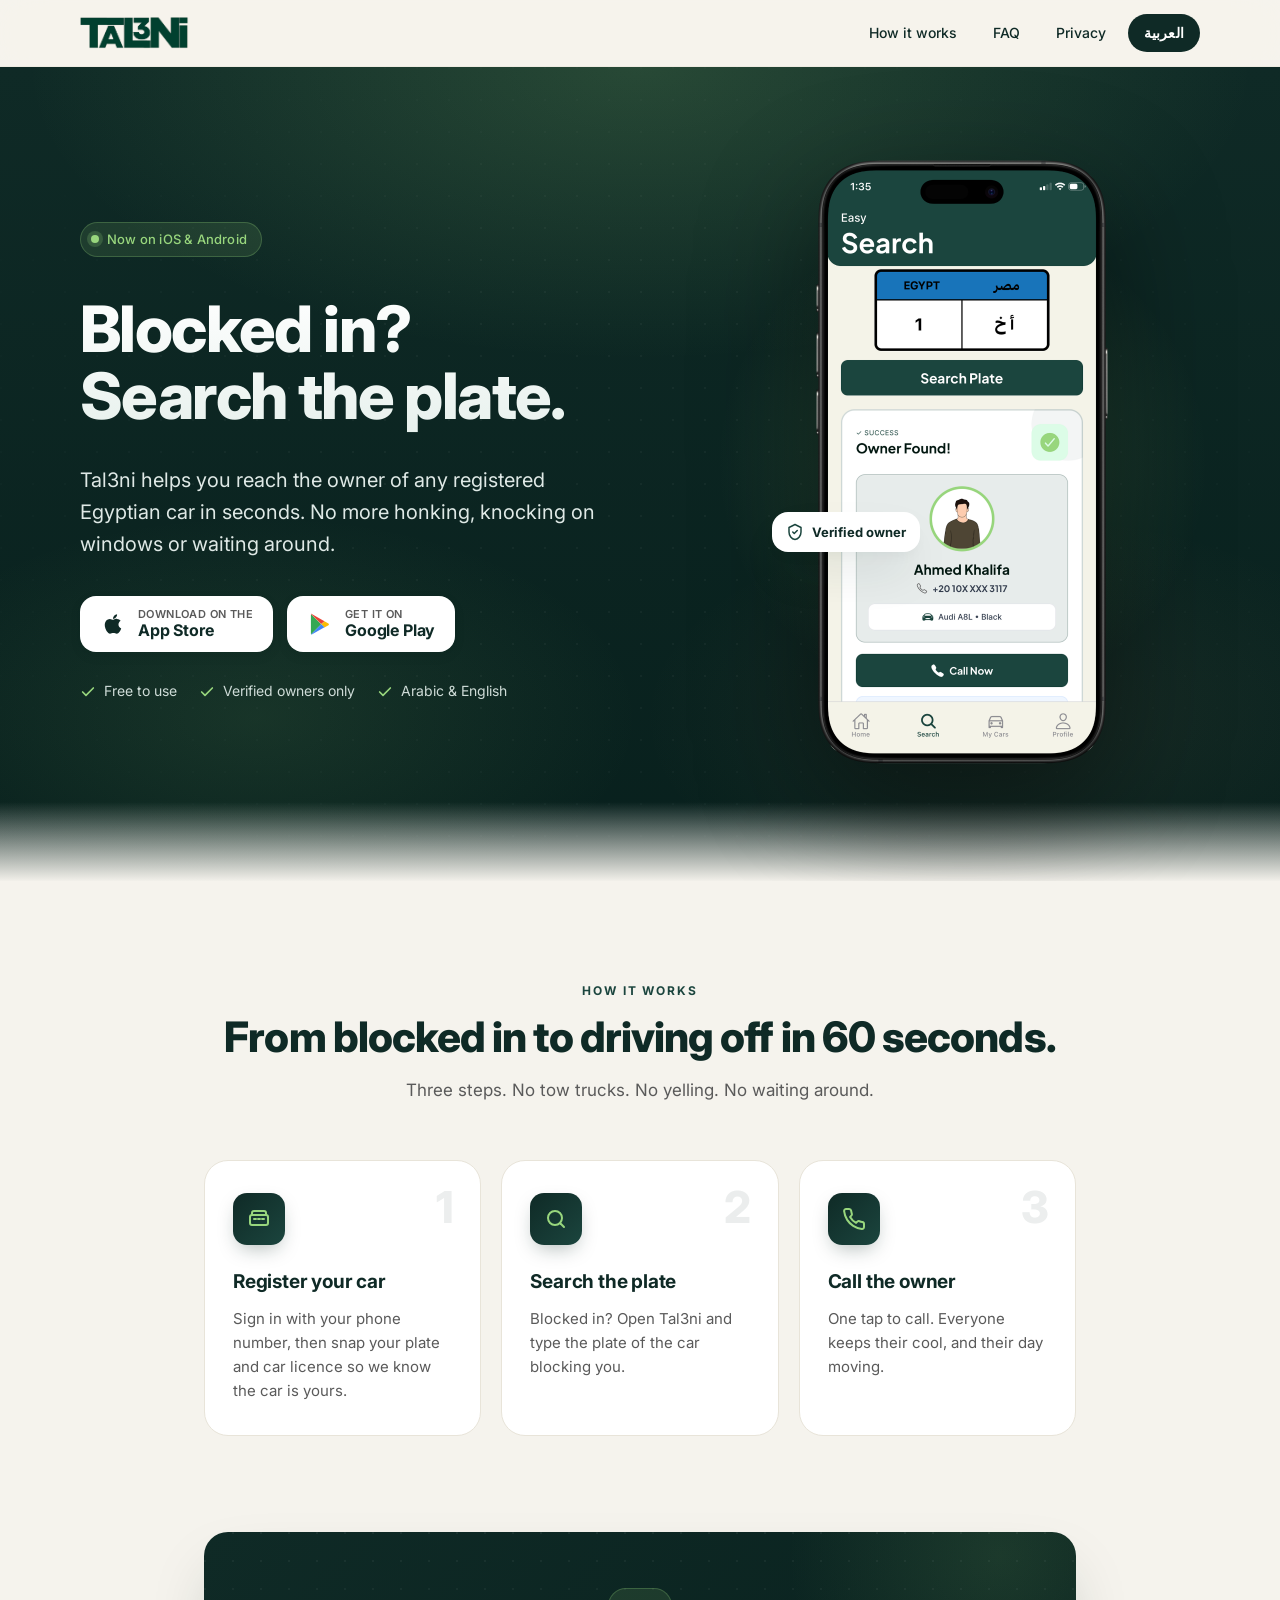
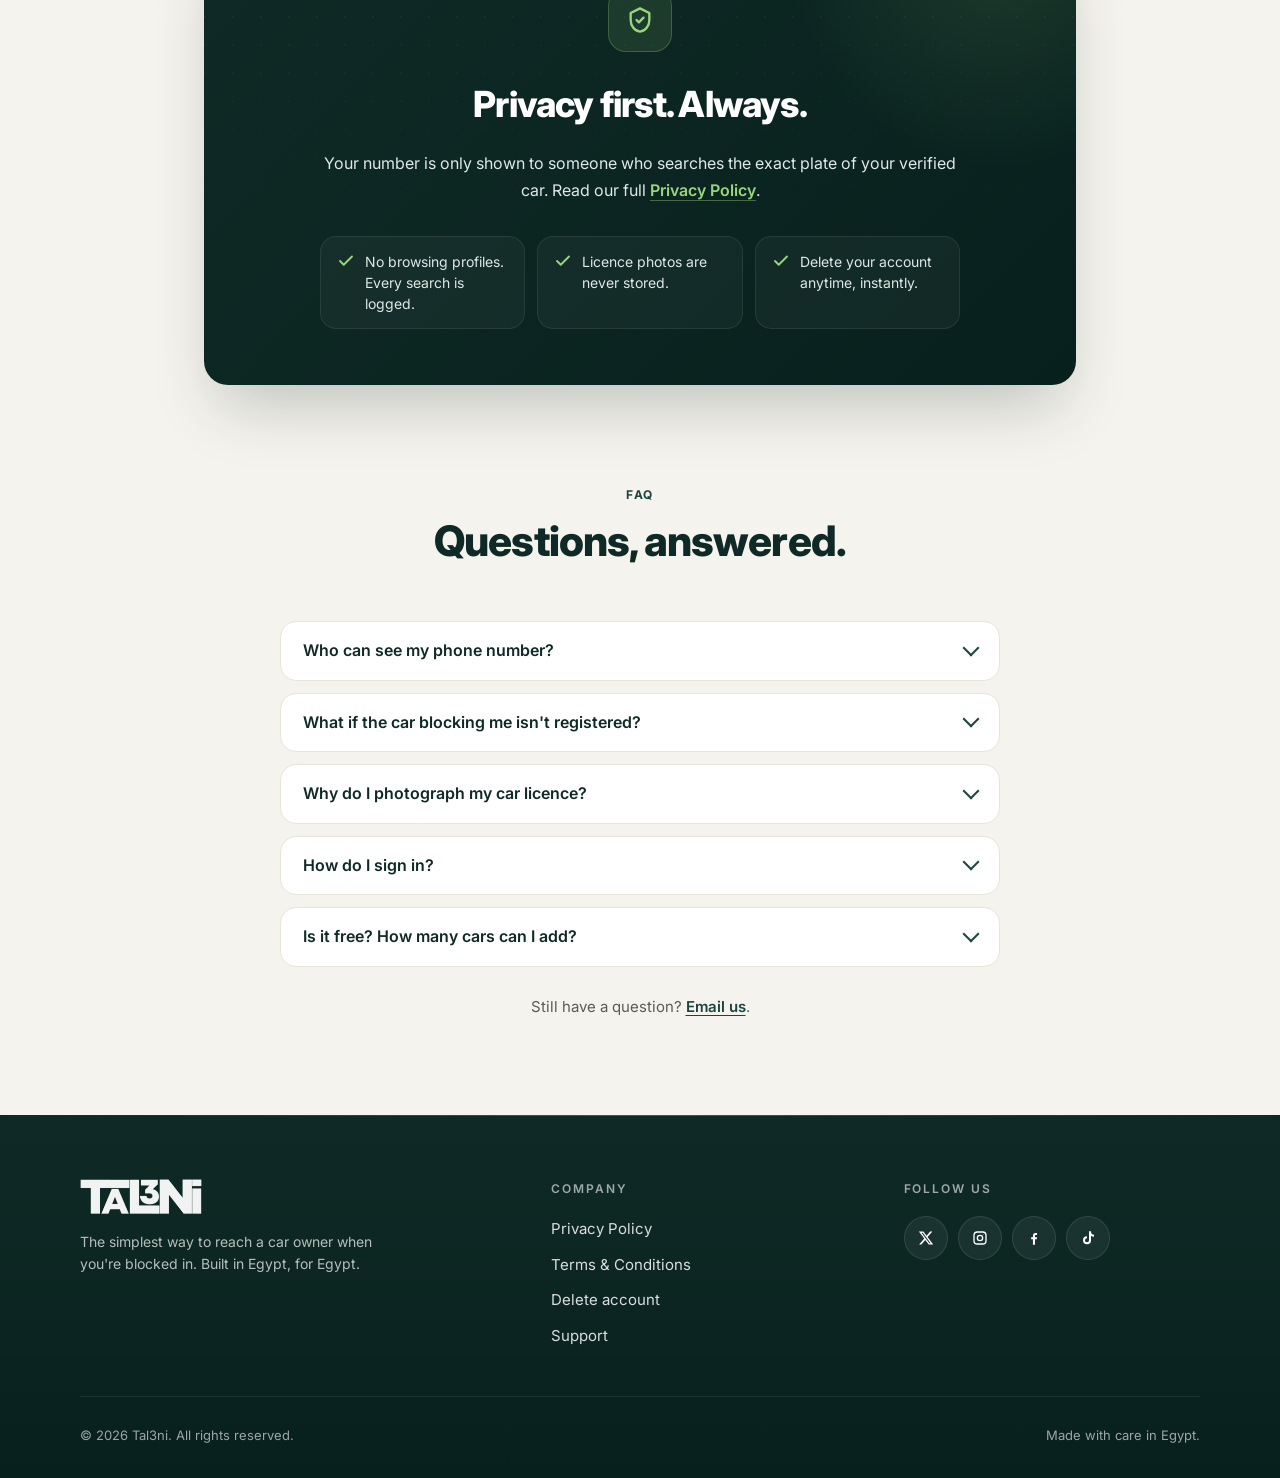
==== commit 487d6eb8: "Live on iOS and Android: real store links The 'Coming soon' badges on both landing pages become link" ====
--- a/index.html
+++ b/index.html
@@ -64,7 +64,7 @@
           <div class="hero-copy">
             <span class="eyebrow">
               <span class="dot" aria-hidden="true"></span>
-              Coming soon to iOS &amp; Android
+              Now on iOS &amp; Android
             </span>
             <h1>Blocked in?<br />Search the plate.</h1>
             <p class="tagline">
@@ -73,18 +73,18 @@
               around.
             </p>
             <div class="badges">
-              <span class="badge">
+              <a class="badge" href="https://apps.apple.com/eg/app/tal3ni/id6817612512" target="_blank" rel="noopener" aria-label="Download Tal3ni on the App Store">
                 <svg class="badge-icon" viewBox="0 0 24 24" fill="currentColor" aria-hidden="true">
                   <path
                     d="M17.05 20.28c-.98.95-2.05.8-3.08.35-1.09-.46-2.09-.48-3.24 0-1.44.62-2.2.44-3.06-.35C2.79 15.25 3.51 7.59 9.05 7.31c1.35.07 2.29.74 3.08.8 1.18-.24 2.31-.93 3.57-.84 1.51.12 2.65.72 3.4 1.8-3.12 1.87-2.38 5.98.48 7.13-.57 1.5-1.31 2.99-2.54 4.09zM12 7.25c-.15-2.23 1.66-4.07 3.74-4.25.29 2.58-2.34 4.5-3.74 4.25z"
                   />
                 </svg>
                 <span class="badge-text">
-                  <span class="small">Coming soon to</span>
+                  <span class="small">Download on the</span>
                   <span class="big">App Store</span>
                 </span>
-              </span>
-              <span class="badge">
+              </a>
+              <a class="badge" href="https://play.google.com/store/apps/details?id=io.github.tal3ni.app" target="_blank" rel="noopener" aria-label="Get Tal3ni on Google Play">
                 <svg class="badge-icon" viewBox="0 0 24 24" aria-hidden="true">
                   <path fill="#34A853" d="M3.6 20.7c0 .3.1.6.3.8l9.2-9.2-9.2-9.2c-.2.2-.3.5-.3.8v16.8z" />
                   <path fill="#FBBC04" d="M13.1 12.3l3 3 3.7-2.1c.6-.4.6-1.3 0-1.7l-3.7-2.1-3 2.9z" />
@@ -92,10 +92,10 @@
                   <path fill="#4285F4" d="M13.1 12.3L3.7 21.7c.2.1.5.1.7 0l11.7-6.7-3-2.7z" />
                 </svg>
                 <span class="badge-text">
-                  <span class="small">Coming soon to</span>
+                  <span class="small">Get it on</span>
                   <span class="big">Google Play</span>
                 </span>
-              </span>
+              </a>
             </div>
             <ul class="hero-points">
               <li>
